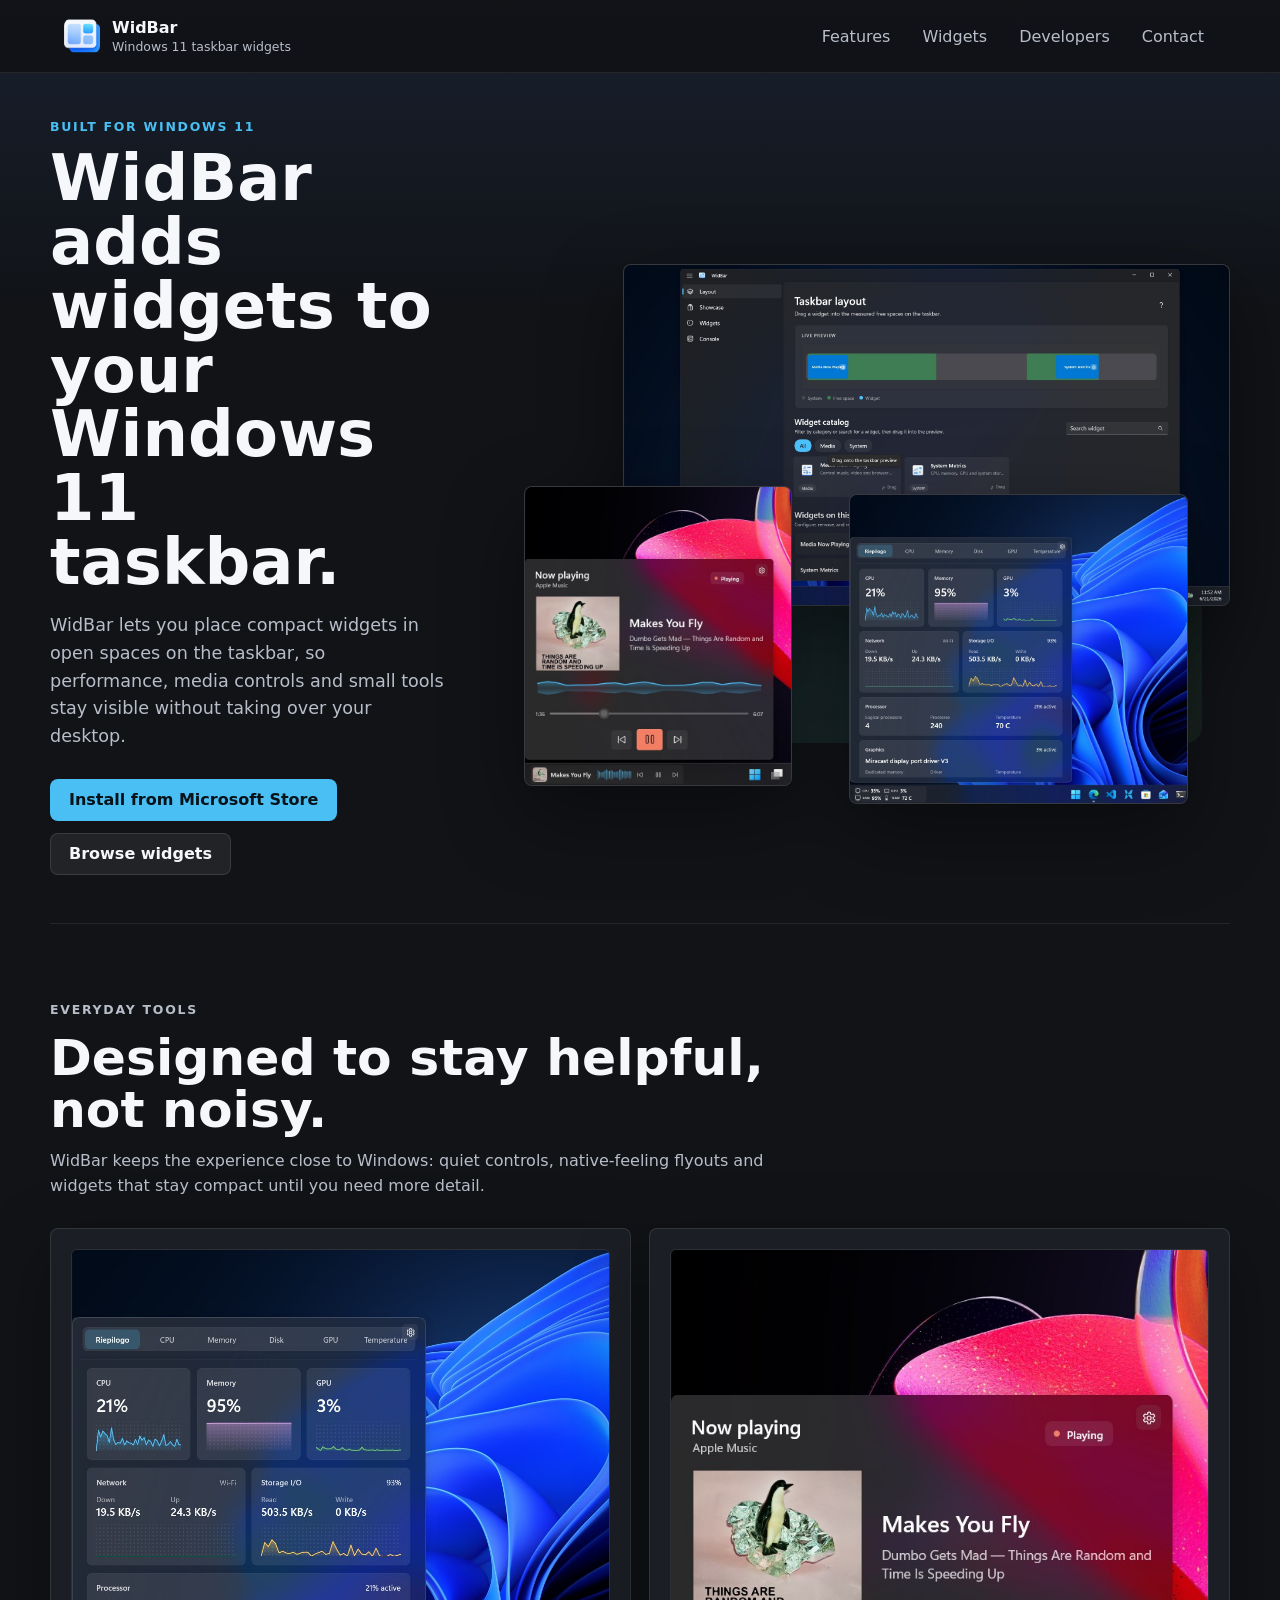
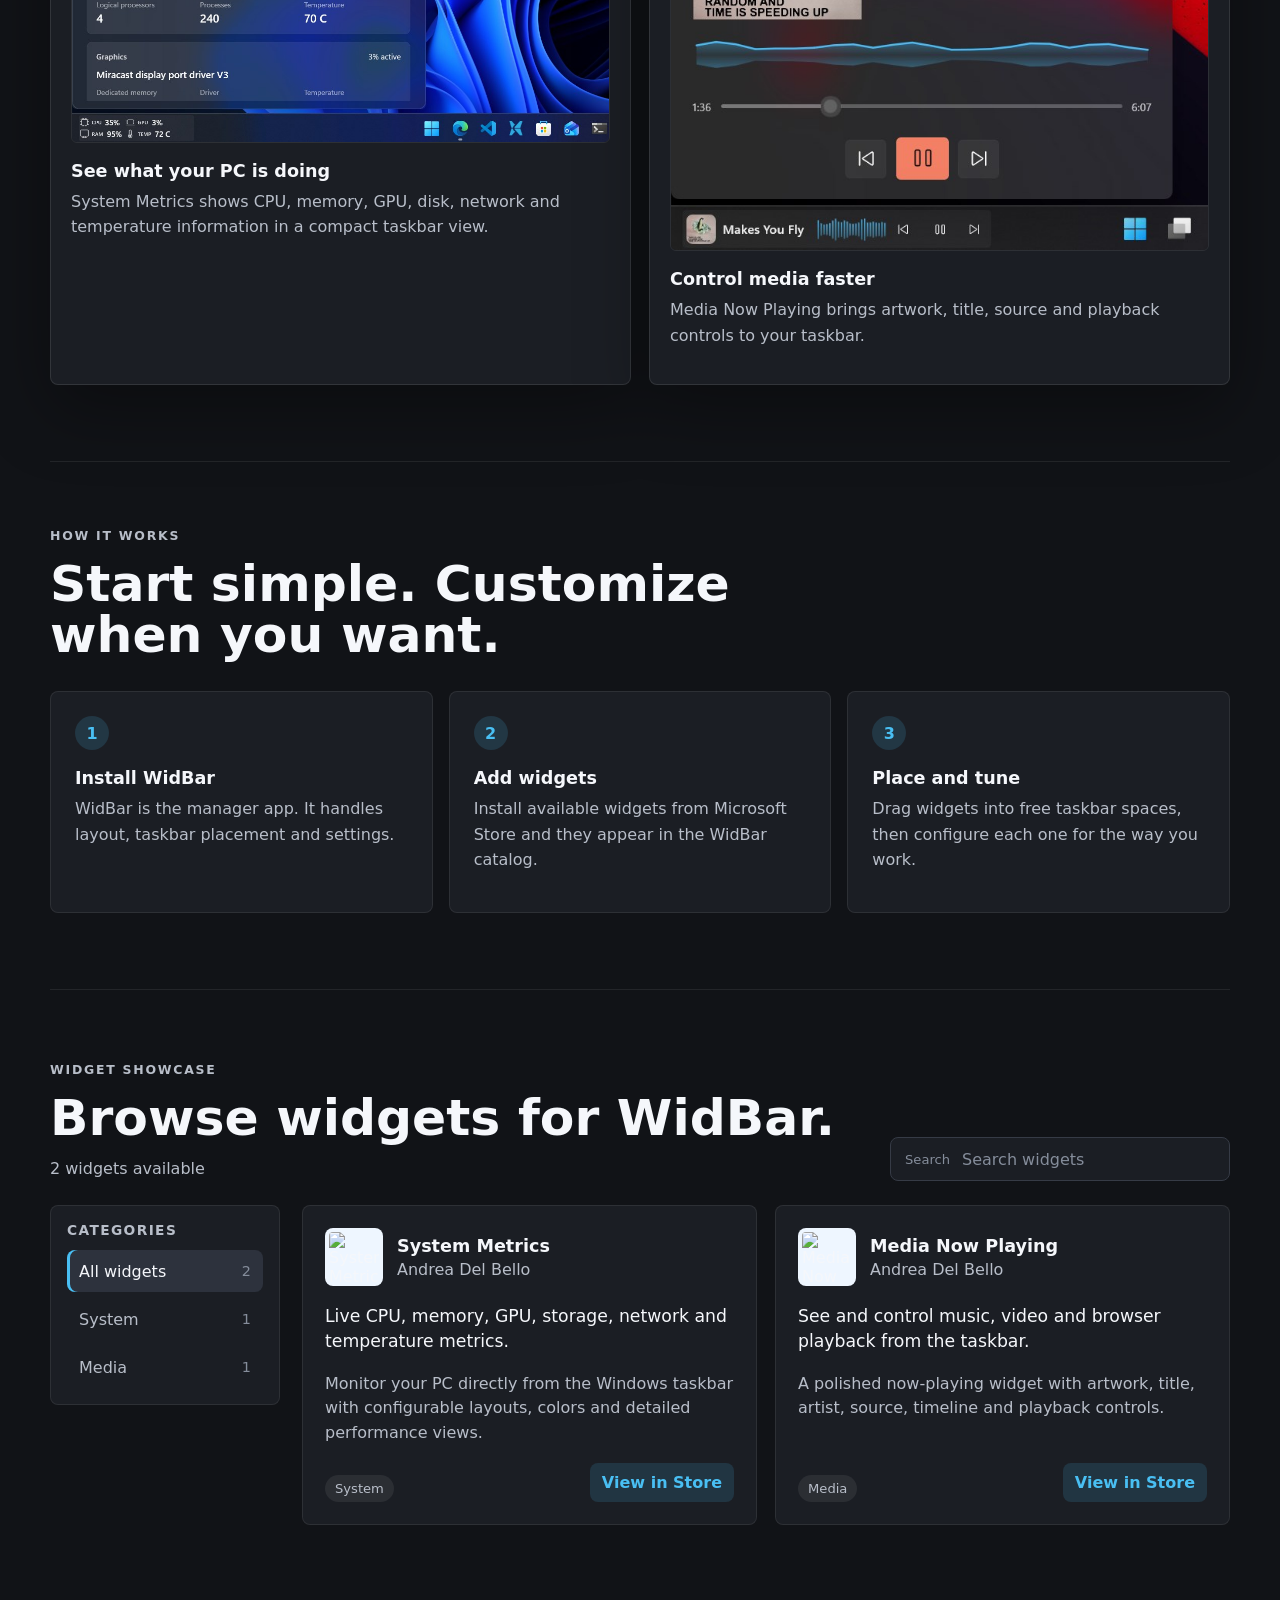
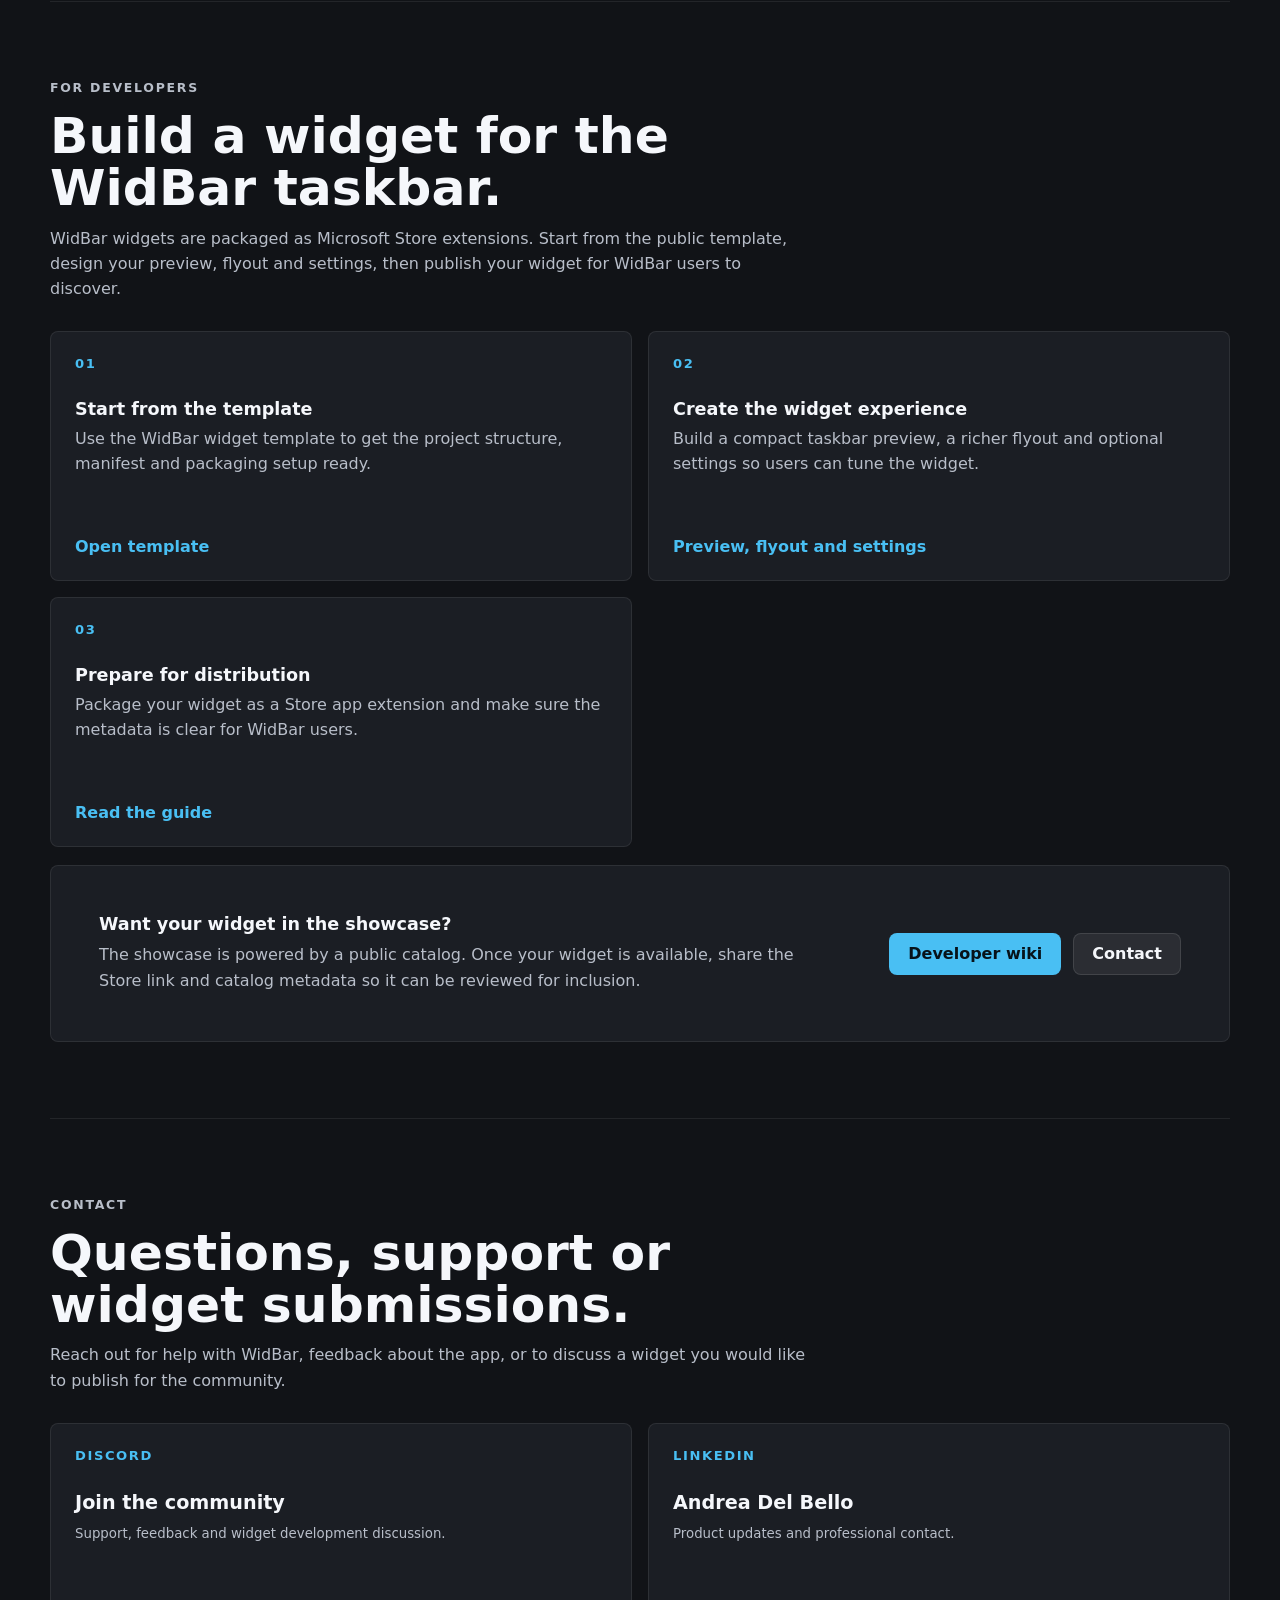
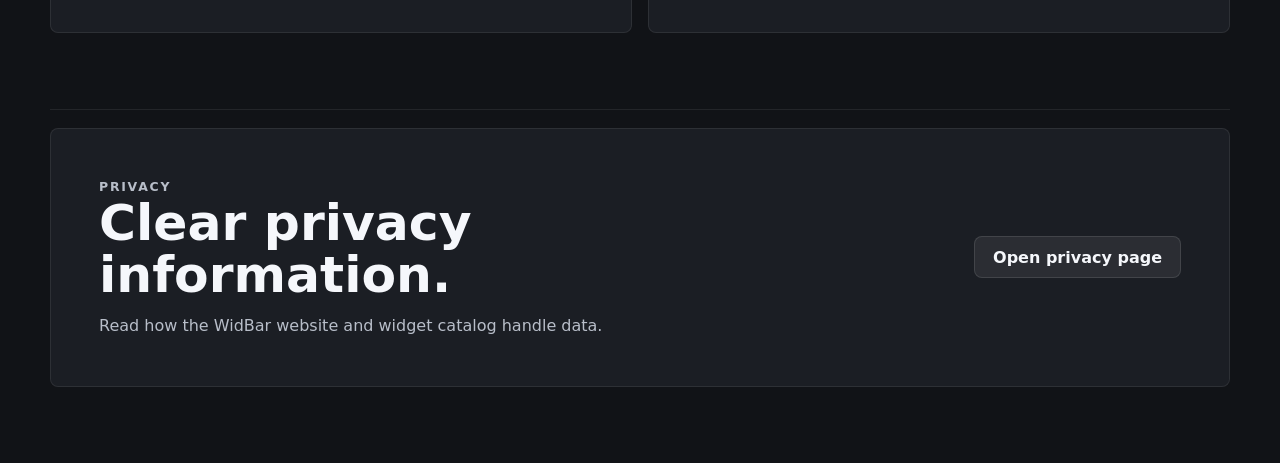
==== index.html @ 2c213d33 "Redesign WidBar showcase website" ====
<!doctype html>
<html lang="en">
<head>
  <meta charset="utf-8">
  <meta name="viewport" content="width=device-width, initial-scale=1">
  <meta name="color-scheme" content="dark">
  <title>WidBar - Windows taskbar widgets</title>
  <meta name="description" content="WidBar adds clean, customizable widgets to the Windows 11 taskbar. Browse available widgets and install them from Microsoft Store.">
  <link rel="icon" href="assets/widbar-logo.png">
  <link rel="stylesheet" href="styles.css">
</head>
<body>
  <header class="site-header">
    <a class="brand" href="https://apps.microsoft.com/detail/9pkldnm83tp9" aria-label="Download WidBar from Microsoft Store">
      <img class="brand-logo" src="assets/widbar-logo.png" alt="" aria-hidden="true">
      <span>
        <strong>WidBar</strong>
        <small>Windows 11 taskbar widgets</small>
      </span>
    </a>

    <nav class="top-nav" aria-label="Primary navigation">
      <a href="#features">Features</a>
      <a href="#showcase">Widgets</a>
      <a href="#developers">Developers</a>
      <a href="#contact">Contact</a>
    </nav>
  </header>

  <main>
    <section class="hero" id="overview">
      <div class="hero-copy">
        <p class="eyebrow">Built for Windows 11</p>
        <h1>WidBar adds widgets to your Windows 11 taskbar.</h1>
        <p class="hero-text">
          WidBar lets you place compact widgets in open spaces on the taskbar, so performance,
          media controls and small tools stay visible without taking over your desktop.
        </p>
        <div class="hero-actions">
          <a class="button button-primary" href="https://apps.microsoft.com/detail/9pkldnm83tp9">Install from Microsoft Store</a>
          <a class="button button-secondary" href="#showcase">Browse widgets</a>
        </div>
      </div>

      <figure class="hero-composition" aria-label="WidBar app and taskbar widgets">
        <img class="hero-layer hero-layer-main" src="assets/widbar-layout.png" alt="WidBar layout page showing widgets arranged on the Windows taskbar">
        <img class="hero-layer hero-layer-media" src="assets/media-flyout.png" alt="Media widget flyout with album artwork and playback controls">
        <img class="hero-layer hero-layer-metrics" src="assets/system-metrics-flyout.png" alt="System Metrics widget flyout with live performance graphs">
      </figure>
    </section>

    <section class="section" id="features">
      <div class="section-heading">
        <p class="eyebrow">Everyday tools</p>
        <h2>Designed to stay helpful, not noisy.</h2>
        <p>WidBar keeps the experience close to Windows: quiet controls, native-feeling flyouts and widgets that stay compact until you need more detail.</p>
      </div>

      <div class="feature-grid">
        <article class="feature-card">
          <img src="assets/system-metrics-flyout.png" alt="System Metrics widget flyout with CPU, memory, GPU and storage information">
          <h3>See what your PC is doing</h3>
          <p>System Metrics shows CPU, memory, GPU, disk, network and temperature information in a compact taskbar view.</p>
        </article>

        <article class="feature-card">
          <img src="assets/media-flyout.png" alt="Media widget flyout with artwork, timeline and playback controls">
          <h3>Control media faster</h3>
          <p>Media Now Playing brings artwork, title, source and playback controls to your taskbar.</p>
        </article>
      </div>
    </section>

    <section class="section workflow-section">
      <div class="section-heading">
        <p class="eyebrow">How it works</p>
        <h2>Start simple. Customize when you want.</h2>
      </div>

      <div class="workflow">
        <article>
          <span class="step-number">1</span>
          <h3>Install WidBar</h3>
          <p>WidBar is the manager app. It handles layout, taskbar placement and settings.</p>
        </article>
        <article>
          <span class="step-number">2</span>
          <h3>Add widgets</h3>
          <p>Install available widgets from Microsoft Store and they appear in the WidBar catalog.</p>
        </article>
        <article>
          <span class="step-number">3</span>
          <h3>Place and tune</h3>
          <p>Drag widgets into free taskbar spaces, then configure each one for the way you work.</p>
        </article>
      </div>
    </section>

    <section class="section showcase-section" id="showcase">
      <div class="showcase-heading">
        <div>
          <p class="eyebrow">Widget showcase</p>
          <h2>Browse widgets for WidBar.</h2>
          <p id="status">Loading the catalog...</p>
        </div>
        <label class="search">
          <span aria-hidden="true">Search</span>
          <input id="search" type="search" placeholder="Search widgets" autocomplete="off">
        </label>
      </div>

      <div class="catalog-layout">
        <aside class="category-panel" aria-label="Widget categories">
          <h3>Categories</h3>
          <div id="categoryFilters" class="category-list"></div>
        </aside>

        <div>
          <div id="widgets" class="widget-grid" aria-live="polite"></div>
        </div>
      </div>
    </section>

    <section class="section developer-section" id="developers">
      <div class="section-heading">
        <p class="eyebrow">For developers</p>
        <h2>Build a widget for the WidBar taskbar.</h2>
        <p>
          WidBar widgets are packaged as Microsoft Store extensions. Start from the public
          template, design your preview, flyout and settings, then publish your widget for
          WidBar users to discover.
        </p>
      </div>

      <div class="developer-grid">
        <article class="developer-card">
          <span class="developer-step">01</span>
          <h3>Start from the template</h3>
          <p>Use the WidBar widget template to get the project structure, manifest and packaging setup ready.</p>
          <a href="https://github.com/andelby/widbar-widget-template">Open template</a>
        </article>

        <article class="developer-card">
          <span class="developer-step">02</span>
          <h3>Create the widget experience</h3>
          <p>Build a compact taskbar preview, a richer flyout and optional settings so users can tune the widget.</p>
          <a href="https://github.com/andelby/widbar-widget-template/wiki/Preview-Flyout-Settings">Preview, flyout and settings</a>
        </article>

        <article class="developer-card">
          <span class="developer-step">03</span>
          <h3>Prepare for distribution</h3>
          <p>Package your widget as a Store app extension and make sure the metadata is clear for WidBar users.</p>
          <a href="https://github.com/andelby/widbar-widget-template/wiki">Read the guide</a>
        </article>
      </div>

      <div class="developer-panel">
        <div>
          <h3>Want your widget in the showcase?</h3>
          <p>
            The showcase is powered by a public catalog. Once your widget is available,
            share the Store link and catalog metadata so it can be reviewed for inclusion.
          </p>
        </div>
        <div class="developer-actions">
          <a class="button button-primary" href="https://github.com/andelby/widbar-widget-template/wiki">Developer wiki</a>
          <a class="button button-secondary" href="#contact">Contact</a>
        </div>
      </div>
    </section>

    <section class="section contact-section" id="contact">
      <div class="section-heading">
        <p class="eyebrow">Contact</p>
        <h2>Questions, support or widget submissions.</h2>
        <p>
          Reach out for help with WidBar, feedback about the app, or to discuss a widget
          you would like to publish for the community.
        </p>
      </div>

      <div class="contact-grid">
        <a class="contact-card" href="https://discord.com/invite/JxyNUmznt" aria-label="Join the WidBar Discord server">
          <span>Discord</span>
          <strong>Join the community</strong>
          <small>Support, feedback and widget development discussion.</small>
        </a>

        <a class="contact-card" href="https://www.linkedin.com/in/andreadelbello/" aria-label="Open LinkedIn profile">
          <span>LinkedIn</span>
          <strong>Andrea Del Bello</strong>
          <small>Product updates and professional contact.</small>
        </a>
      </div>
    </section>

    <section class="section privacy-teaser">
      <div class="privacy-panel">
        <div>
          <p class="eyebrow">Privacy</p>
          <h2>Clear privacy information.</h2>
          <p>Read how the WidBar website and widget catalog handle data.</p>
        </div>
        <a class="button button-secondary" href="privacy.html">Open privacy page</a>
      </div>
    </section>
  </main>

  <template id="widget-template">
    <article class="widget-card">
      <div class="widget-top">
        <img class="widget-icon" alt="">
        <div>
          <h3></h3>
          <p class="publisher"></p>
        </div>
      </div>
      <p class="summary"></p>
      <p class="description"></p>
      <div class="widget-bottom">
        <div class="tags"></div>
        <a class="store-link">View in Store</a>
      </div>
    </article>
  </template>

  <script src="app.js" defer></script>
</body>
</html>
---- styles.css ----
:root {
  color-scheme: dark;
  --bg: #111317;
  --panel: #1b1e24;
  --panel-2: #242831;
  --panel-3: #2d323d;
  --text: #f5f7fb;
  --muted: #b8bec9;
  --soft: #858d9b;
  --line: #363b46;
  --accent: #49bff3;
  --accent-2: #70d77a;
  --shadow: 0 24px 70px rgba(0, 0, 0, .34);
  font-family: "Segoe UI", system-ui, -apple-system, BlinkMacSystemFont, sans-serif;
}

* {
  box-sizing: border-box;
}

html {
  scroll-behavior: smooth;
}

body {
  margin: 0;
  min-height: 100vh;
  background: var(--bg);
  color: var(--text);
}

body::before {
  content: "";
  position: fixed;
  inset: 0;
  z-index: -1;
  background:
    linear-gradient(180deg, rgba(31, 44, 68, .52), rgba(17, 19, 23, .2) 34%, rgba(17, 19, 23, 1) 72%),
    #111317;
}

a {
  color: inherit;
  text-decoration: none;
}

img {
  display: block;
  max-width: 100%;
}

.site-header {
  position: sticky;
  top: 0;
  z-index: 10;
  display: flex;
  align-items: center;
  justify-content: space-between;
  gap: 24px;
  padding: 18px clamp(20px, 5vw, 72px);
  background: rgba(17, 19, 23, .94);
  border-bottom: 1px solid rgba(255, 255, 255, .08);
  transform: translateY(0);
  transition: transform .28s ease, background .18s ease, border-color .18s ease;
  will-change: transform;
}

.site-header.is-hidden {
  transform: translateY(-100%);
}

.brand {
  display: inline-flex;
  align-items: center;
  gap: 12px;
  min-width: max-content;
}

.brand-logo {
  width: 36px;
  height: 36px;
  object-fit: contain;
  border-radius: 8px;
}

.brand strong,
.brand small {
  display: block;
}

.brand strong {
  font-size: 1rem;
}

.brand small {
  margin-top: 2px;
  color: var(--muted);
  font-size: .78rem;
}

.top-nav {
  display: flex;
  align-items: center;
  gap: 8px;
  color: var(--muted);
}

.top-nav a {
  border-radius: 8px;
  padding: 8px 12px;
}

.top-nav a:hover {
  background: rgba(255, 255, 255, .07);
  color: var(--text);
}

.button {
  display: inline-flex;
  align-items: center;
  justify-content: center;
  min-height: 42px;
  border: 1px solid transparent;
  border-radius: 8px;
  padding: 0 18px;
  font-weight: 650;
  transition: transform .16s ease, background .16s ease, border-color .16s ease;
}

.button:hover {
  transform: translateY(-1px);
}

.button-primary {
  background: var(--accent);
  color: #071219;
}

.button-secondary {
  background: rgba(255, 255, 255, .07);
  border-color: rgba(255, 255, 255, .11);
  color: var(--text);
}

main {
  width: min(1180px, calc(100% - 40px));
  margin: 0 auto;
}

.hero {
  display: grid;
  grid-template-columns: minmax(0, .72fr) minmax(520px, 1.28fr);
  align-items: center;
  gap: clamp(34px, 6vw, 86px);
  min-height: min(820px, calc(100vh - 60px));
  padding: 46px 0 48px;
}

.eyebrow {
  margin: 0 0 12px;
  color: var(--accent);
  font-size: .78rem;
  font-weight: 800;
  letter-spacing: .14em;
  text-transform: uppercase;
}

h1,
h2,
h3,
p {
  margin-top: 0;
}

h1 {
  margin-bottom: 18px;
  max-width: 700px;
  font-size: clamp(2.8rem, 5vw, 4.15rem);
  line-height: 1;
  letter-spacing: 0;
}

h2 {
  margin-bottom: 12px;
  font-size: clamp(2rem, 4vw, 3.15rem);
  line-height: 1.03;
  letter-spacing: 0;
}

h3 {
  margin-bottom: 8px;
  font-size: 1.1rem;
}

.hero-text,
.section-heading p,
.showcase-heading p,
.workflow p,
.feature-card p {
  color: var(--muted);
  line-height: 1.58;
}

.hero-text {
  max-width: 620px;
  font-size: 1.1rem;
}

.hero-actions {
  display: flex;
  flex-wrap: wrap;
  gap: 12px;
  margin-top: 28px;
}

.feature-card {
  border: 1px solid rgba(255, 255, 255, .1);
  border-radius: 8px;
  background: var(--panel);
  box-shadow: var(--shadow);
  overflow: hidden;
}

.hero-composition {
  position: relative;
  min-height: clamp(520px, 48vw, 660px);
  margin: 0;
  isolation: isolate;
}

.hero-composition::before {
  content: "";
  position: absolute;
  inset: 15% 4% 10% 16%;
  z-index: -1;
  border-radius: 16px;
  background: linear-gradient(135deg, rgba(73, 191, 243, .2), rgba(112, 215, 122, .12));
  opacity: .7;
}

.hero-layer {
  position: absolute;
  border: 1px solid rgba(255, 255, 255, .12);
  border-radius: 8px;
  background: var(--panel);
  box-shadow: 0 28px 80px rgba(0, 0, 0, .42);
}

.hero-layer-main {
  top: 12%;
  right: 0;
  width: 86%;
  z-index: 2;
}

.hero-layer-media {
  left: 0;
  bottom: 3%;
  width: 38%;
  z-index: 4;
}

.hero-layer-metrics {
  right: 6%;
  bottom: 0;
  width: 48%;
  z-index: 3;
}

.section {
  padding: 76px 0;
  border-top: 1px solid rgba(255, 255, 255, .08);
}

.section-heading {
  max-width: 760px;
  margin-bottom: 30px;
}

.feature-grid {
  display: grid;
  grid-template-columns: repeat(2, minmax(0, 1fr));
  gap: 18px;
}

.feature-card {
  padding: 20px;
}

.feature-card > img {
  width: 100%;
  border-radius: 6px;
  border: 1px solid rgba(255, 255, 255, .08);
  margin-bottom: 18px;
}

.workflow-section {
  padding-top: 64px;
}

.workflow {
  display: grid;
  grid-template-columns: repeat(3, 1fr);
  gap: 16px;
}

.workflow article {
  padding: 24px;
  border: 1px solid rgba(255, 255, 255, .08);
  border-radius: 8px;
  background: var(--panel);
}

.step-number {
  display: grid;
  width: 34px;
  height: 34px;
  place-items: center;
  margin-bottom: 18px;
  border-radius: 50%;
  background: rgba(73, 191, 243, .15);
  color: var(--accent);
  font-weight: 800;
}

.showcase-section {
  padding-top: 70px;
}

.showcase-heading {
  display: flex;
  align-items: end;
  justify-content: space-between;
  gap: 24px;
  margin-bottom: 24px;
}

#status {
  margin-bottom: 0;
}

.search {
  display: flex;
  align-items: center;
  gap: 10px;
  width: min(100%, 340px);
  min-height: 44px;
  padding: 0 14px;
  border: 1px solid var(--line);
  border-radius: 8px;
  background: var(--panel);
  color: var(--soft);
}

.search span {
  font-size: .82rem;
}

.search input {
  width: 100%;
  border: 0;
  outline: 0;
  background: transparent;
  color: var(--text);
  font: inherit;
}

.search input::placeholder {
  color: var(--soft);
}

.catalog-layout {
  display: grid;
  grid-template-columns: 230px minmax(0, 1fr);
  gap: 22px;
}

.category-panel {
  align-self: start;
  position: sticky;
  top: 96px;
  padding: 16px;
  border: 1px solid rgba(255, 255, 255, .08);
  border-radius: 8px;
  background: var(--panel);
}

.category-panel h3 {
  margin-bottom: 12px;
  color: var(--muted);
  font-size: .86rem;
  letter-spacing: .1em;
  text-transform: uppercase;
}

.category-list {
  display: grid;
  gap: 6px;
}

.category-button {
  display: flex;
  align-items: center;
  justify-content: space-between;
  width: 100%;
  min-height: 42px;
  border: 0;
  border-radius: 8px;
  padding: 0 12px;
  background: transparent;
  color: var(--muted);
  font: inherit;
  text-align: left;
  cursor: pointer;
}

.category-button:hover,
.category-button.is-active {
  background: var(--panel-3);
  color: var(--text);
}

.category-button.is-active {
  box-shadow: inset 3px 0 0 var(--accent);
}

.category-count {
  color: var(--soft);
  font-size: .9rem;
}

.widget-grid {
  display: grid;
  grid-template-columns: repeat(2, minmax(0, 1fr));
  gap: 18px;
}

.widget-card {
  display: flex;
  min-height: 290px;
  flex-direction: column;
  gap: 18px;
  padding: 22px;
  border: 1px solid rgba(255, 255, 255, .08);
  border-radius: 8px;
  background: var(--panel);
  transition: transform .18s ease, border-color .18s ease, background .18s ease;
}

.widget-card:hover {
  transform: translateY(-2px);
  border-color: rgba(73, 191, 243, .5);
  background: var(--panel-2);
}

.widget-top {
  display: flex;
  align-items: center;
  gap: 14px;
}

.widget-icon {
  width: 58px;
  height: 58px;
  object-fit: contain;
  border-radius: 8px;
  background: #eef6ff;
  padding: 4px;
}

.widget-top h3 {
  margin-bottom: 4px;
}

.publisher,
.summary,
.description {
  color: var(--muted);
}

.publisher,
.description {
  margin-bottom: 0;
}

.summary {
  margin-bottom: 0;
  color: var(--text);
  font-size: 1.08rem;
  line-height: 1.45;
}

.description {
  line-height: 1.52;
}

.widget-bottom {
  display: flex;
  align-items: end;
  justify-content: space-between;
  gap: 18px;
  margin-top: auto;
}

.tags {
  display: flex;
  flex-wrap: wrap;
  gap: 6px;
}

.tags span {
  border-radius: 999px;
  padding: 6px 10px;
  background: rgba(255, 255, 255, .07);
  color: var(--muted);
  font-size: .82rem;
}

.store-link {
  min-width: max-content;
  border-radius: 8px;
  padding: 10px 12px;
  background: rgba(73, 191, 243, .14);
  color: var(--accent);
  font-weight: 700;
}

.store-link:hover {
  background: var(--accent);
  color: #06151f;
}

.empty-state {
  grid-column: 1 / -1;
  min-height: 190px;
  display: grid;
  place-items: center;
  padding: 34px;
  border: 1px dashed var(--line);
  border-radius: 8px;
  color: var(--muted);
  text-align: center;
}

.developer-grid,
.contact-grid {
  display: grid;
  grid-template-columns: repeat(2, minmax(0, 1fr));
  gap: 16px;
}

.developer-card,
.contact-card {
  display: flex;
  min-height: 250px;
  flex-direction: column;
  padding: 24px;
  border: 1px solid rgba(255, 255, 255, .08);
  border-radius: 8px;
  background: var(--panel);
}

.developer-step,
.contact-card span {
  margin-bottom: 28px;
  color: var(--accent);
  font-size: .82rem;
  font-weight: 800;
  letter-spacing: .12em;
  text-transform: uppercase;
}

.developer-card p,
.contact-card small {
  color: var(--muted);
  line-height: 1.55;
}

.developer-card p {
  margin-bottom: 24px;
}

.developer-card a {
  margin-top: auto;
  color: var(--accent);
  font-weight: 700;
}

.developer-card a:hover,
.contact-card:hover strong {
  color: var(--accent);
}

.developer-panel,
.privacy-panel {
  display: flex;
  align-items: center;
  justify-content: space-between;
  gap: 32px;
  margin-top: 18px;
  padding: clamp(28px, 5vw, 48px);
  border: 1px solid rgba(255, 255, 255, .08);
  border-radius: 8px;
  background: var(--panel);
}

.developer-panel > div:first-child,
.privacy-panel > div:first-child {
  max-width: 720px;
}

.developer-panel p,
.privacy-panel p {
  margin-bottom: 0;
  color: var(--muted);
  line-height: 1.58;
}

.developer-actions {
  display: flex;
  flex-wrap: wrap;
  justify-content: flex-end;
  gap: 12px;
}

.contact-card {
  min-height: 210px;
  color: var(--text);
}

.contact-card strong,
.contact-card small {
  display: block;
}

.contact-card strong {
  margin-bottom: 10px;
  font-size: 1.2rem;
}

.privacy-teaser {
  padding-top: 0;
}

.privacy-page {
  max-width: 920px;
  padding: 76px 0;
}

.privacy-page h1 {
  max-width: 820px;
}

.privacy-content {
  display: grid;
  gap: 16px;
  margin-top: 36px;
}

.privacy-content article {
  padding: 24px;
  border: 1px solid rgba(255, 255, 255, .08);
  border-radius: 8px;
  background: var(--panel);
}

.privacy-content h2 {
  margin-bottom: 10px;
  font-size: 1.35rem;
}

.privacy-content p {
  margin-bottom: 0;
  color: var(--muted);
  line-height: 1.6;
}

@media (max-width: 1180px) {
  .site-header {
    position: static;
    align-items: flex-start;
    flex-direction: column;
    gap: 14px;
    padding: 16px 20px;
  }

  .brand-logo {
    width: 32px;
    height: 32px;
  }

  .brand small {
    font-size: .72rem;
  }

  .top-nav {
    display: flex;
    width: 100%;
    gap: 4px;
    overflow-x: auto;
    padding-bottom: 2px;
    scrollbar-width: none;
  }

  .top-nav::-webkit-scrollbar {
    display: none;
  }

  .top-nav a {
    flex: 0 0 auto;
    padding: 7px 10px;
    font-size: .92rem;
  }

  .hero {
    grid-template-columns: 1fr;
    min-height: auto;
    padding-top: 42px;
  }

  .hero-composition {
    min-height: auto;
    display: grid;
    gap: 14px;
  }

  .hero-composition::before {
    display: none;
  }

  .hero-layer {
    position: static;
    width: 100%;
  }

  .hero-layer-media,
  .hero-layer-metrics {
    display: none;
  }

  .workflow {
    grid-template-columns: 1fr;
  }

  .developer-grid,
  .contact-grid {
    grid-template-columns: 1fr;
  }

  .developer-panel,
  .privacy-panel {
    align-items: flex-start;
    flex-direction: column;
  }

  .developer-actions {
    justify-content: flex-start;
  }

  .showcase-heading {
    align-items: stretch;
    flex-direction: column;
  }

  .search {
    width: 100%;
  }

  .catalog-layout {
    grid-template-columns: 1fr;
  }

  .category-panel {
    position: static;
  }

  .category-list {
    display: flex;
    flex-wrap: wrap;
  }

  .category-button {
    width: auto;
  }
}

@media (max-width: 720px) {
  main {
    width: min(100% - 32px, 1180px);
  }

  h1 {
    font-size: clamp(2.25rem, 10vw, 3rem);
  }

  .widget-grid {
    grid-template-columns: 1fr;
  }

  .widget-bottom,
  .developer-actions {
    align-items: stretch;
    flex-direction: column;
  }
}
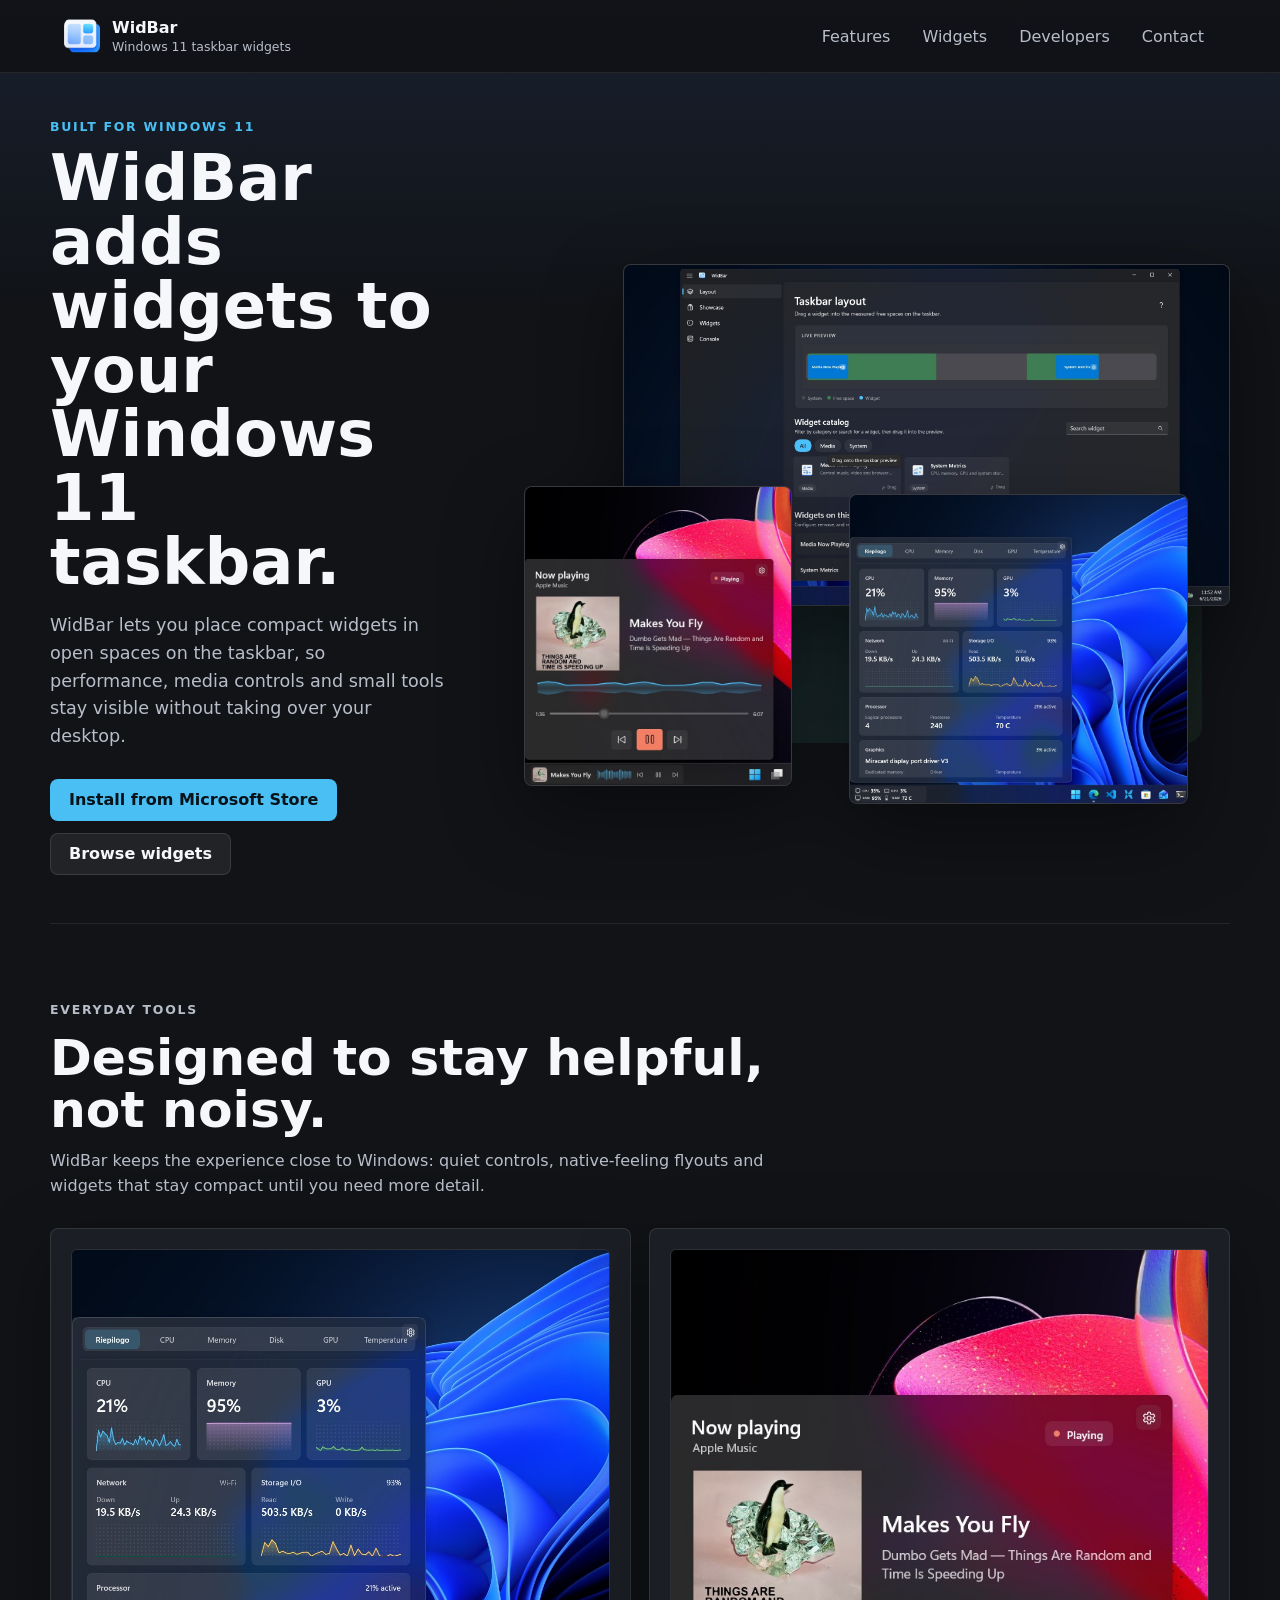
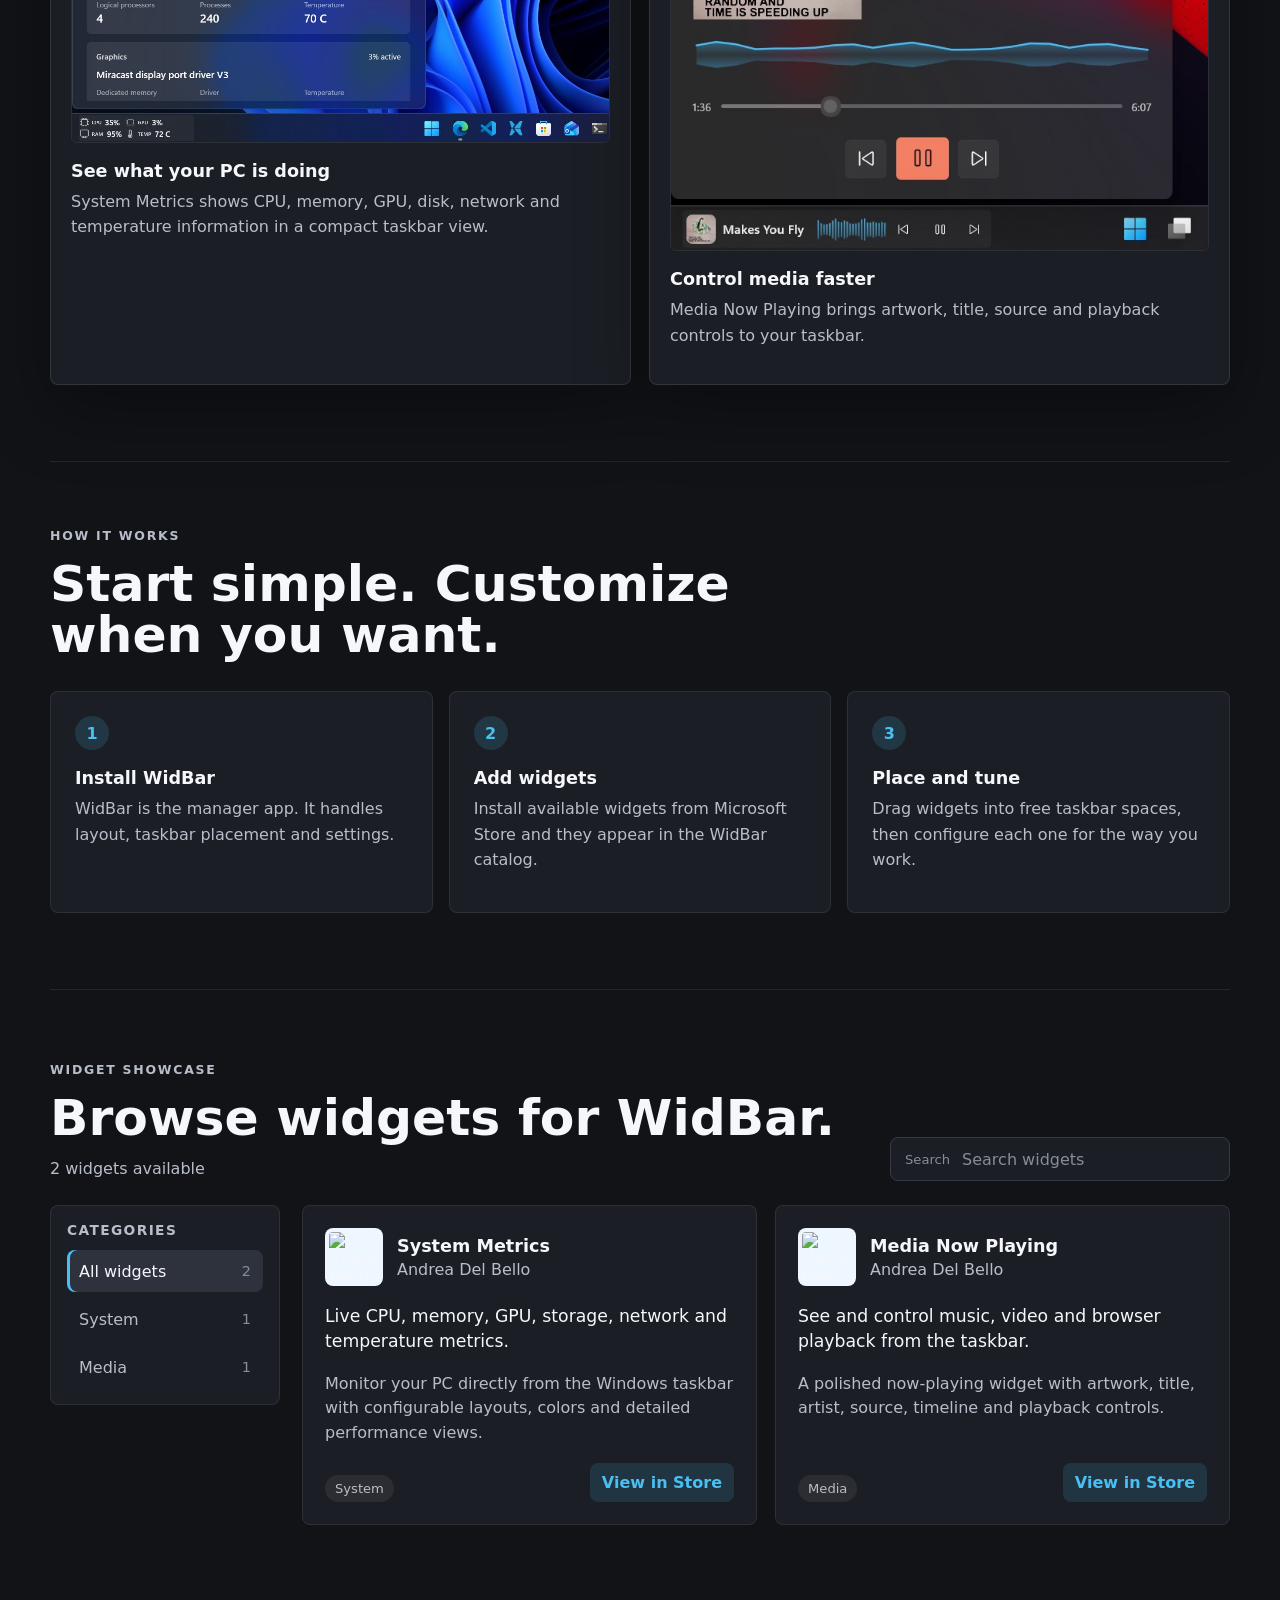
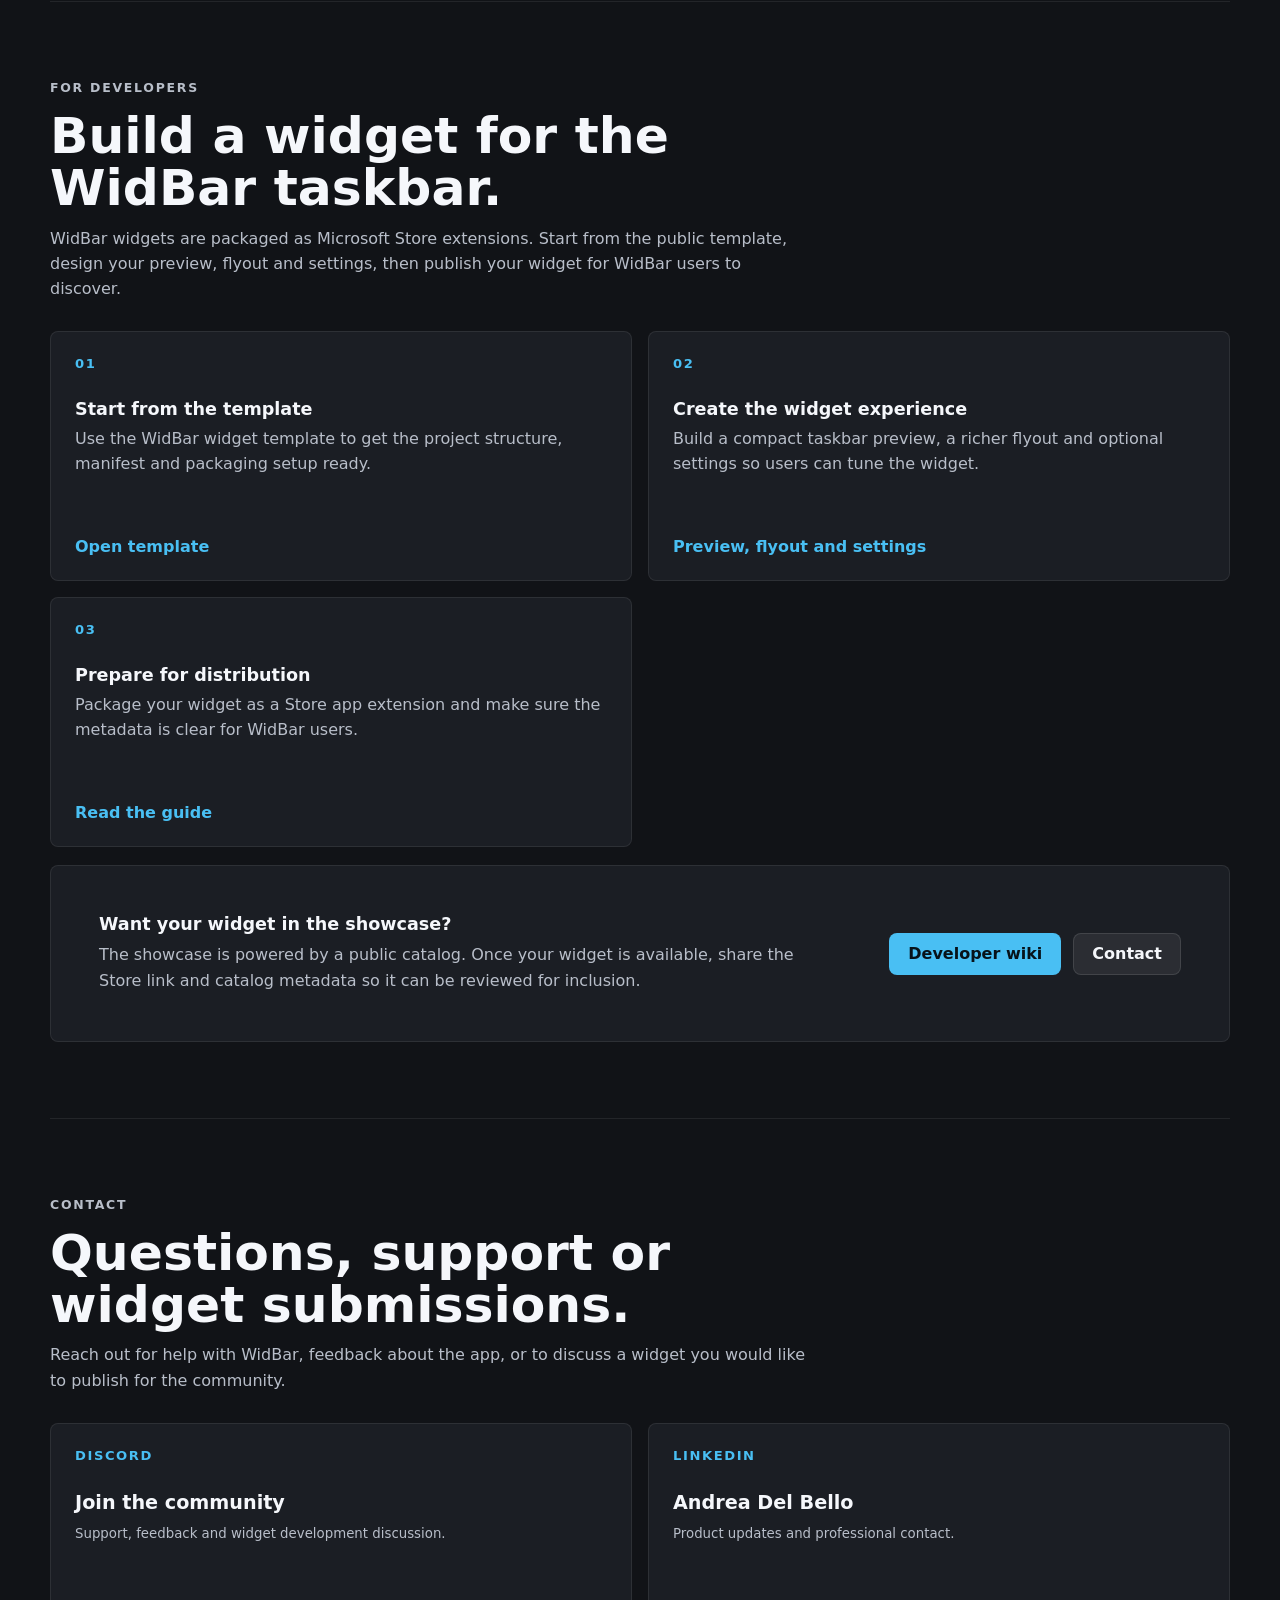
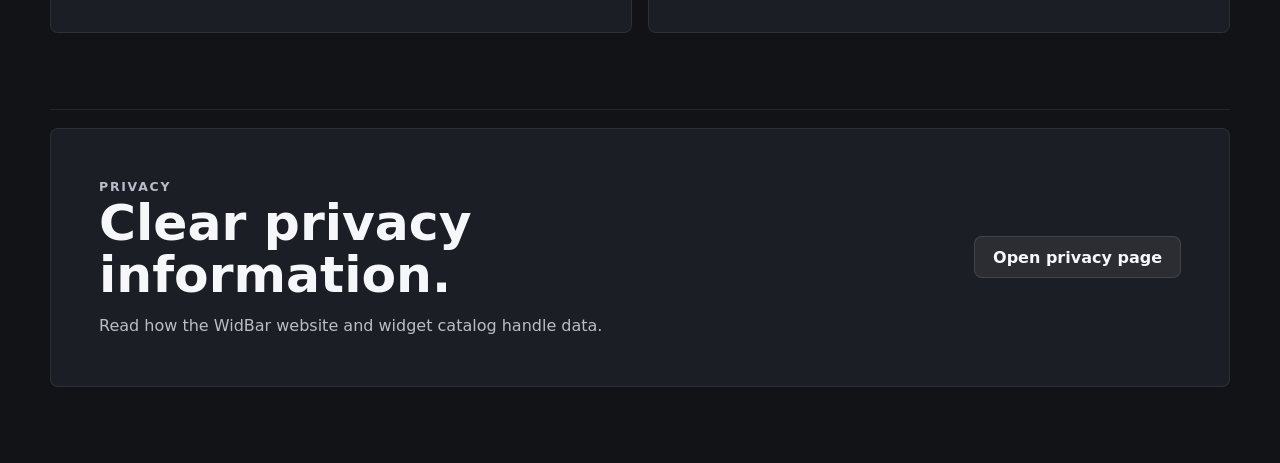
==== commit 7e0cc729: "Added animations updated css" ====
--- a/index.html
+++ b/index.html
@@ -207,6 +207,15 @@
     </section>
   </main>
 
+  <div class="image-lightbox" id="imageLightbox" hidden>
+    <button class="image-lightbox-backdrop" type="button" aria-label="Close enlarged image"></button>
+    <figure class="image-lightbox-panel" role="dialog" aria-modal="true" aria-label="Enlarged screenshot">
+      <button class="image-lightbox-close" type="button" aria-label="Close enlarged image">Close</button>
+      <img alt="">
+      <figcaption></figcaption>
+    </figure>
+  </div>
+
   <template id="widget-template">
     <article class="widget-card">
       <div class="widget-top">
--- a/styles.css
+++ b/styles.css
@@ -29,6 +29,10 @@
   color: var(--text);
 }
 
+body.is-lightbox-open {
+  overflow: hidden;
+}
+
 body::before {
   content: "";
   position: fixed;
@@ -244,6 +248,7 @@
   border-radius: 8px;
   background: var(--panel);
   box-shadow: 0 28px 80px rgba(0, 0, 0, .42);
+  transition: transform .28s ease, border-color .28s ease, box-shadow .28s ease;
 }
 
 .hero-layer-main {
@@ -258,6 +263,7 @@
   bottom: 3%;
   width: 38%;
   z-index: 4;
+  animation: heroFloat 7s ease-in-out infinite;
 }
 
 .hero-layer-metrics {
@@ -265,6 +271,41 @@
   bottom: 0;
   width: 48%;
   z-index: 3;
+  animation: heroFloatAlt 8s ease-in-out infinite;
+}
+
+.hero-composition:hover .hero-layer-main {
+  transform: translateY(-4px);
+}
+
+.hero-composition:hover .hero-layer-media {
+  transform: translateY(-6px) rotate(-.3deg);
+}
+
+.hero-composition:hover .hero-layer-metrics {
+  transform: translateY(4px) rotate(.3deg);
+}
+
+@keyframes heroFloat {
+  0%,
+  100% {
+    translate: 0 0;
+  }
+
+  50% {
+    translate: 0 -10px;
+  }
+}
+
+@keyframes heroFloatAlt {
+  0%,
+  100% {
+    translate: 0 0;
+  }
+
+  50% {
+    translate: 0 8px;
+  }
 }
 
 .section {
@@ -292,6 +333,23 @@
   border-radius: 6px;
   border: 1px solid rgba(255, 255, 255, .08);
   margin-bottom: 18px;
+  transition: transform .22s ease, border-color .22s ease, opacity .22s ease;
+}
+
+.is-zoomable {
+  cursor: zoom-in;
+}
+
+.is-zoomable:hover,
+.is-zoomable:focus-visible {
+  border-color: rgba(73, 191, 243, .62);
+  opacity: .96;
+  outline: none;
+}
+
+.feature-card > .is-zoomable:hover,
+.feature-card > .is-zoomable:focus-visible {
+  transform: scale(1.012);
 }
 
 .workflow-section {
@@ -542,6 +600,107 @@
   text-align: center;
 }
 
+.js .reveal {
+  opacity: 0;
+  transform: translateY(22px);
+  transition: opacity .62s ease, transform .62s ease;
+}
+
+.js .reveal.is-visible {
+  opacity: 1;
+  transform: translateY(0);
+}
+
+.image-lightbox[hidden] {
+  display: none;
+}
+
+.image-lightbox {
+  position: fixed;
+  inset: 0;
+  z-index: 100;
+  display: grid;
+  place-items: center;
+  padding: clamp(18px, 5vw, 56px);
+  animation: lightboxFade .16s ease both;
+}
+
+.image-lightbox-backdrop {
+  position: absolute;
+  inset: 0;
+  border: 0;
+  background: rgba(5, 7, 11, .82);
+  cursor: zoom-out;
+}
+
+.image-lightbox-panel {
+  position: relative;
+  display: grid;
+  gap: 12px;
+  width: min(1180px, 96vw);
+  max-height: 90vh;
+  margin: 0;
+  animation: lightboxLift .2s ease both;
+}
+
+.image-lightbox-panel img {
+  width: 100%;
+  max-height: 78vh;
+  object-fit: contain;
+  border: 1px solid rgba(255, 255, 255, .16);
+  border-radius: 8px;
+  background: var(--panel);
+  box-shadow: 0 32px 90px rgba(0, 0, 0, .55);
+}
+
+.image-lightbox-panel figcaption {
+  color: var(--muted);
+  font-size: .92rem;
+  line-height: 1.45;
+  text-align: center;
+}
+
+.image-lightbox-close {
+  justify-self: end;
+  min-height: 38px;
+  border: 1px solid rgba(255, 255, 255, .13);
+  border-radius: 8px;
+  padding: 0 14px;
+  background: var(--panel-2);
+  color: var(--text);
+  font: inherit;
+  font-weight: 650;
+  cursor: pointer;
+}
+
+.image-lightbox-close:hover,
+.image-lightbox-close:focus-visible {
+  background: var(--panel-3);
+  outline: none;
+}
+
+@keyframes lightboxFade {
+  from {
+    opacity: 0;
+  }
+
+  to {
+    opacity: 1;
+  }
+}
+
+@keyframes lightboxLift {
+  from {
+    opacity: 0;
+    transform: translateY(12px) scale(.985);
+  }
+
+  to {
+    opacity: 1;
+    transform: translateY(0) scale(1);
+  }
+}
+
 .developer-grid,
 .contact-grid {
   display: grid;
@@ -803,3 +962,23 @@
     flex-direction: column;
   }
 }
+
+@media (prefers-reduced-motion: reduce) {
+  html {
+    scroll-behavior: auto;
+  }
+
+  *,
+  *::before,
+  *::after {
+    animation-duration: .01ms !important;
+    animation-iteration-count: 1 !important;
+    scroll-behavior: auto !important;
+    transition-duration: .01ms !important;
+  }
+
+  .js .reveal {
+    opacity: 1;
+    transform: none;
+  }
+}
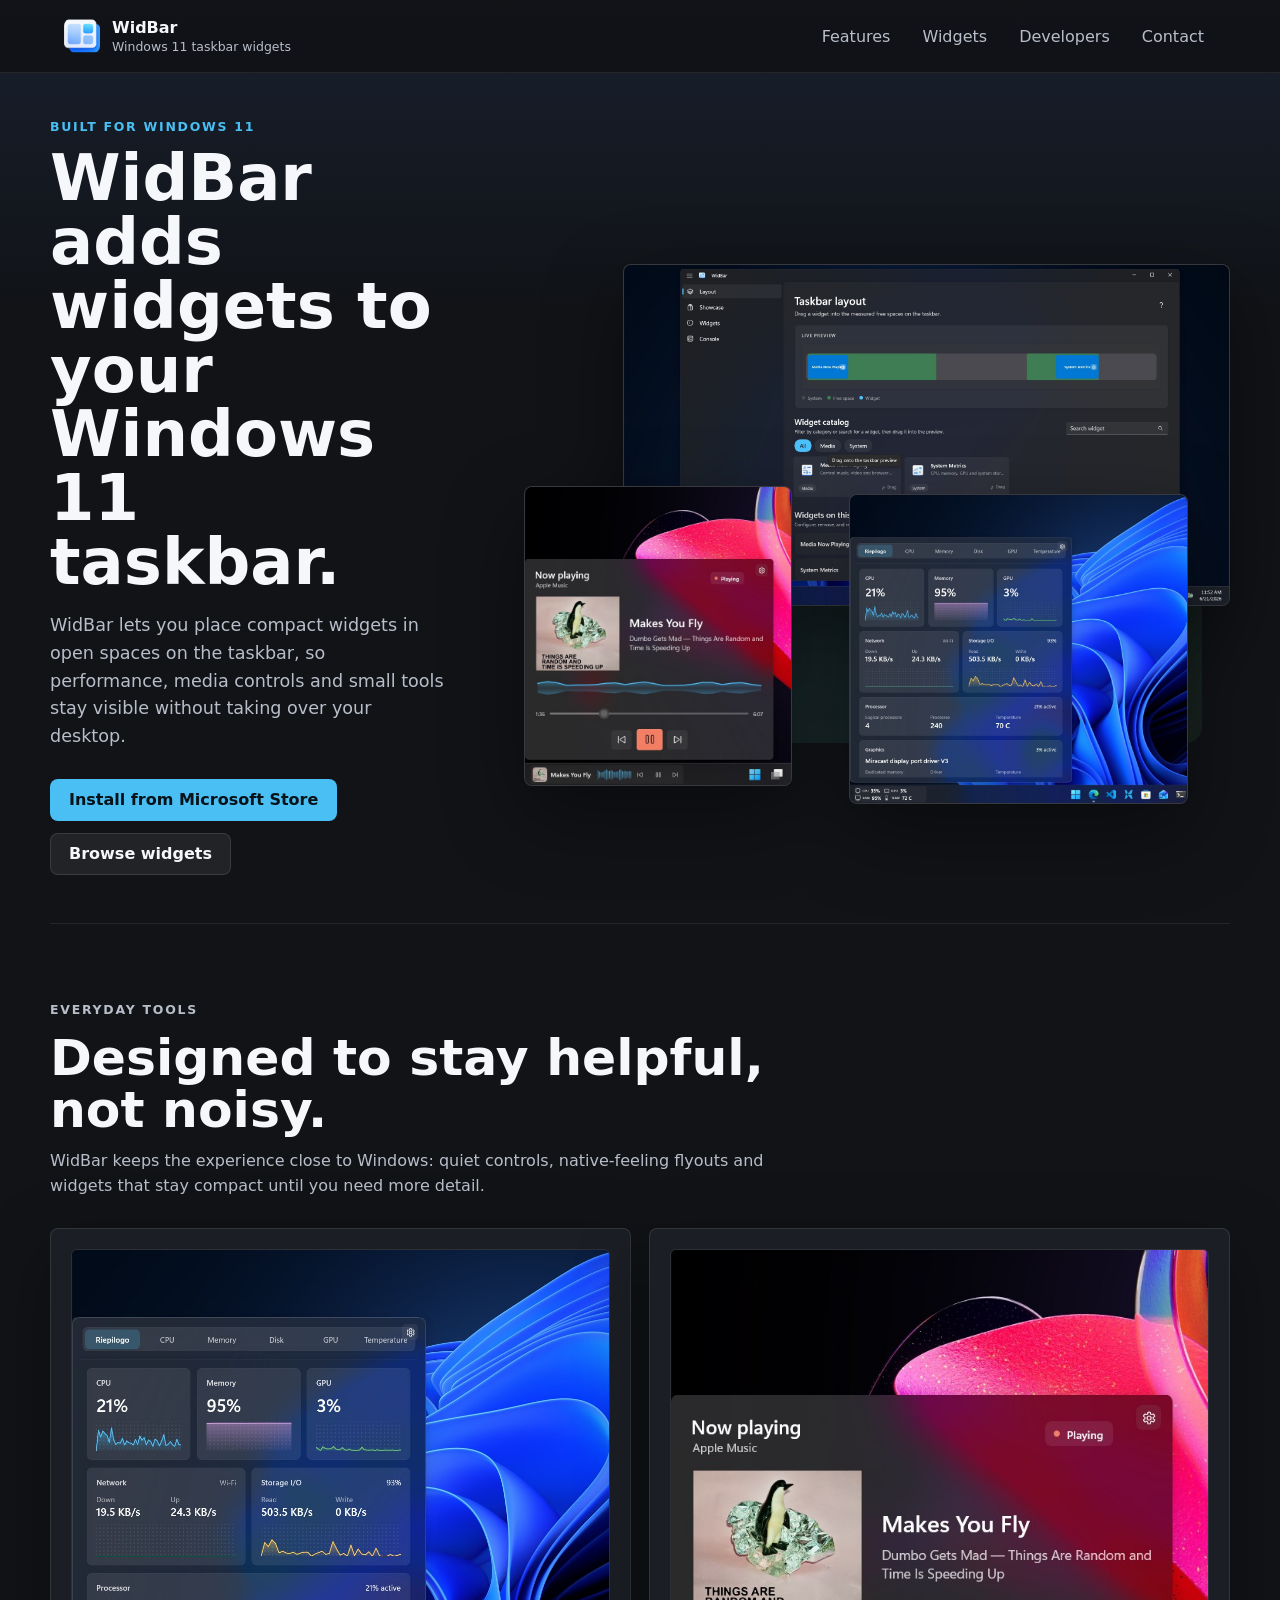
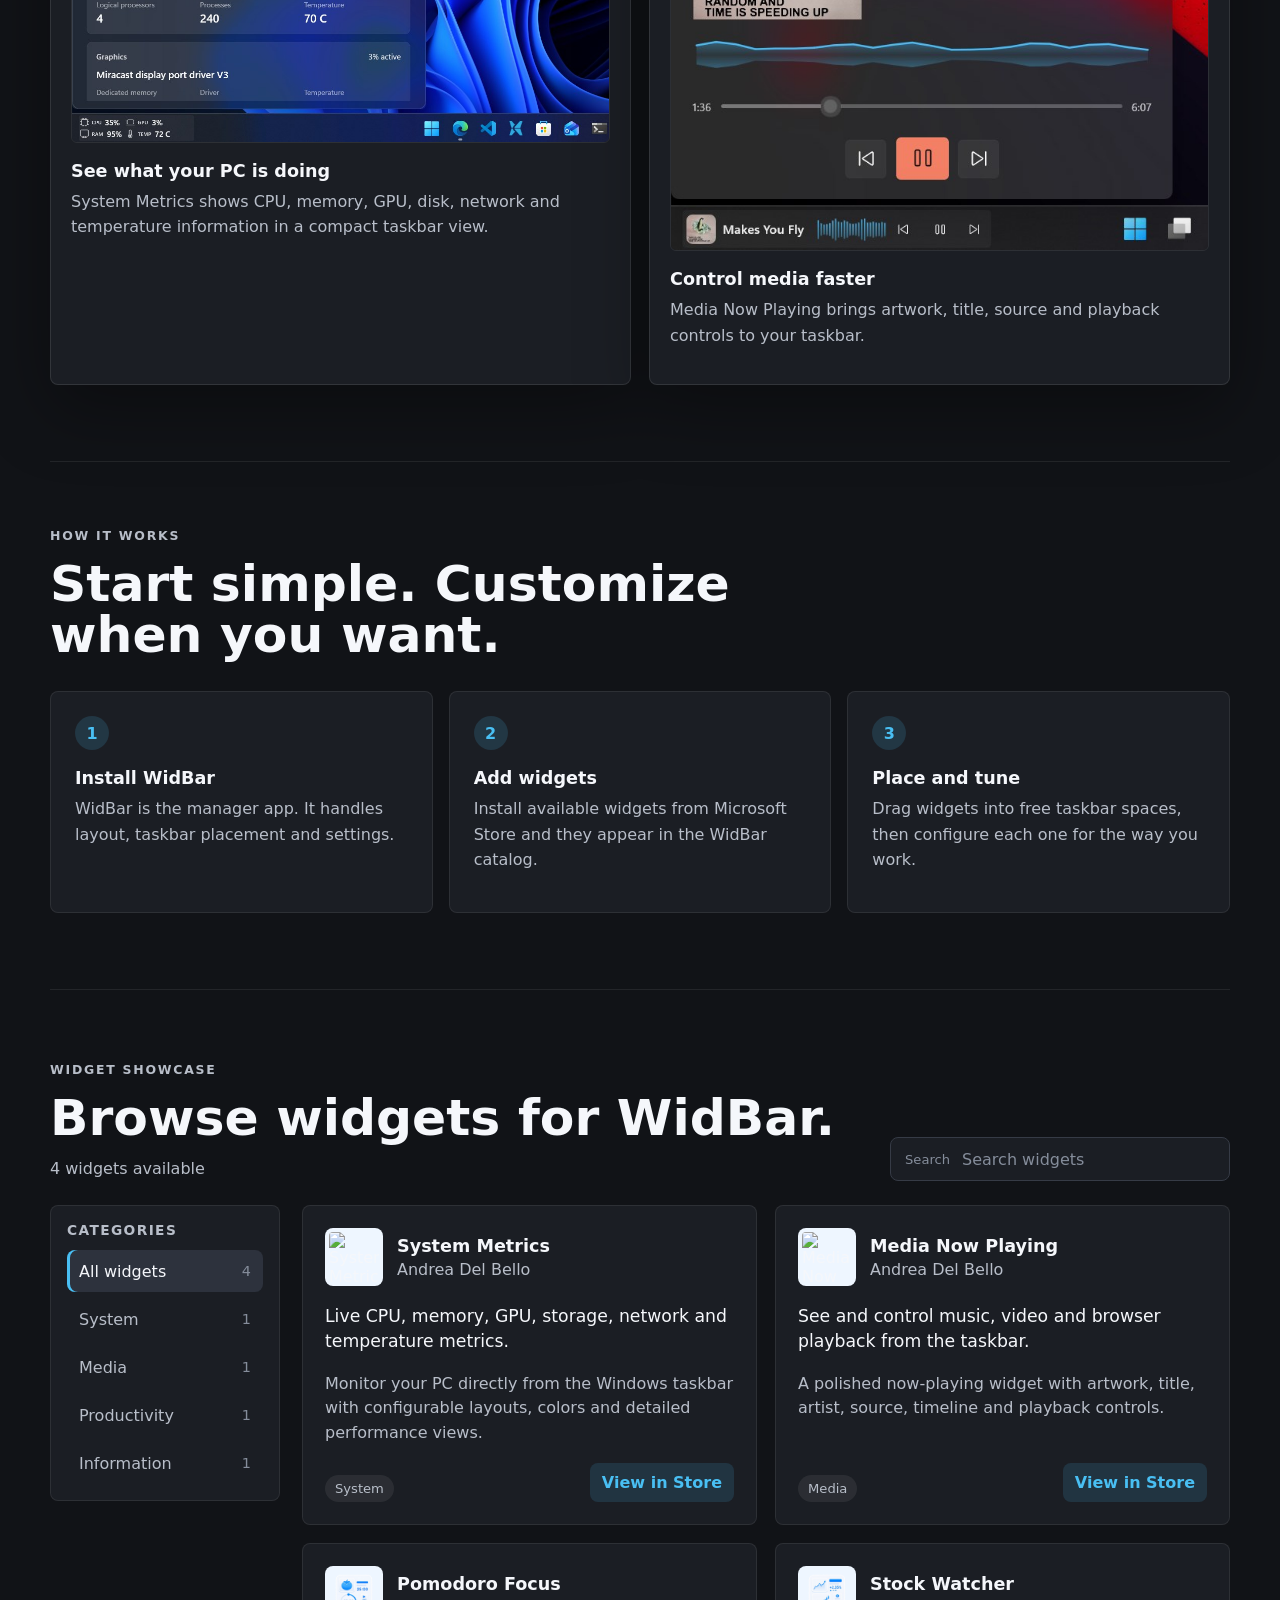
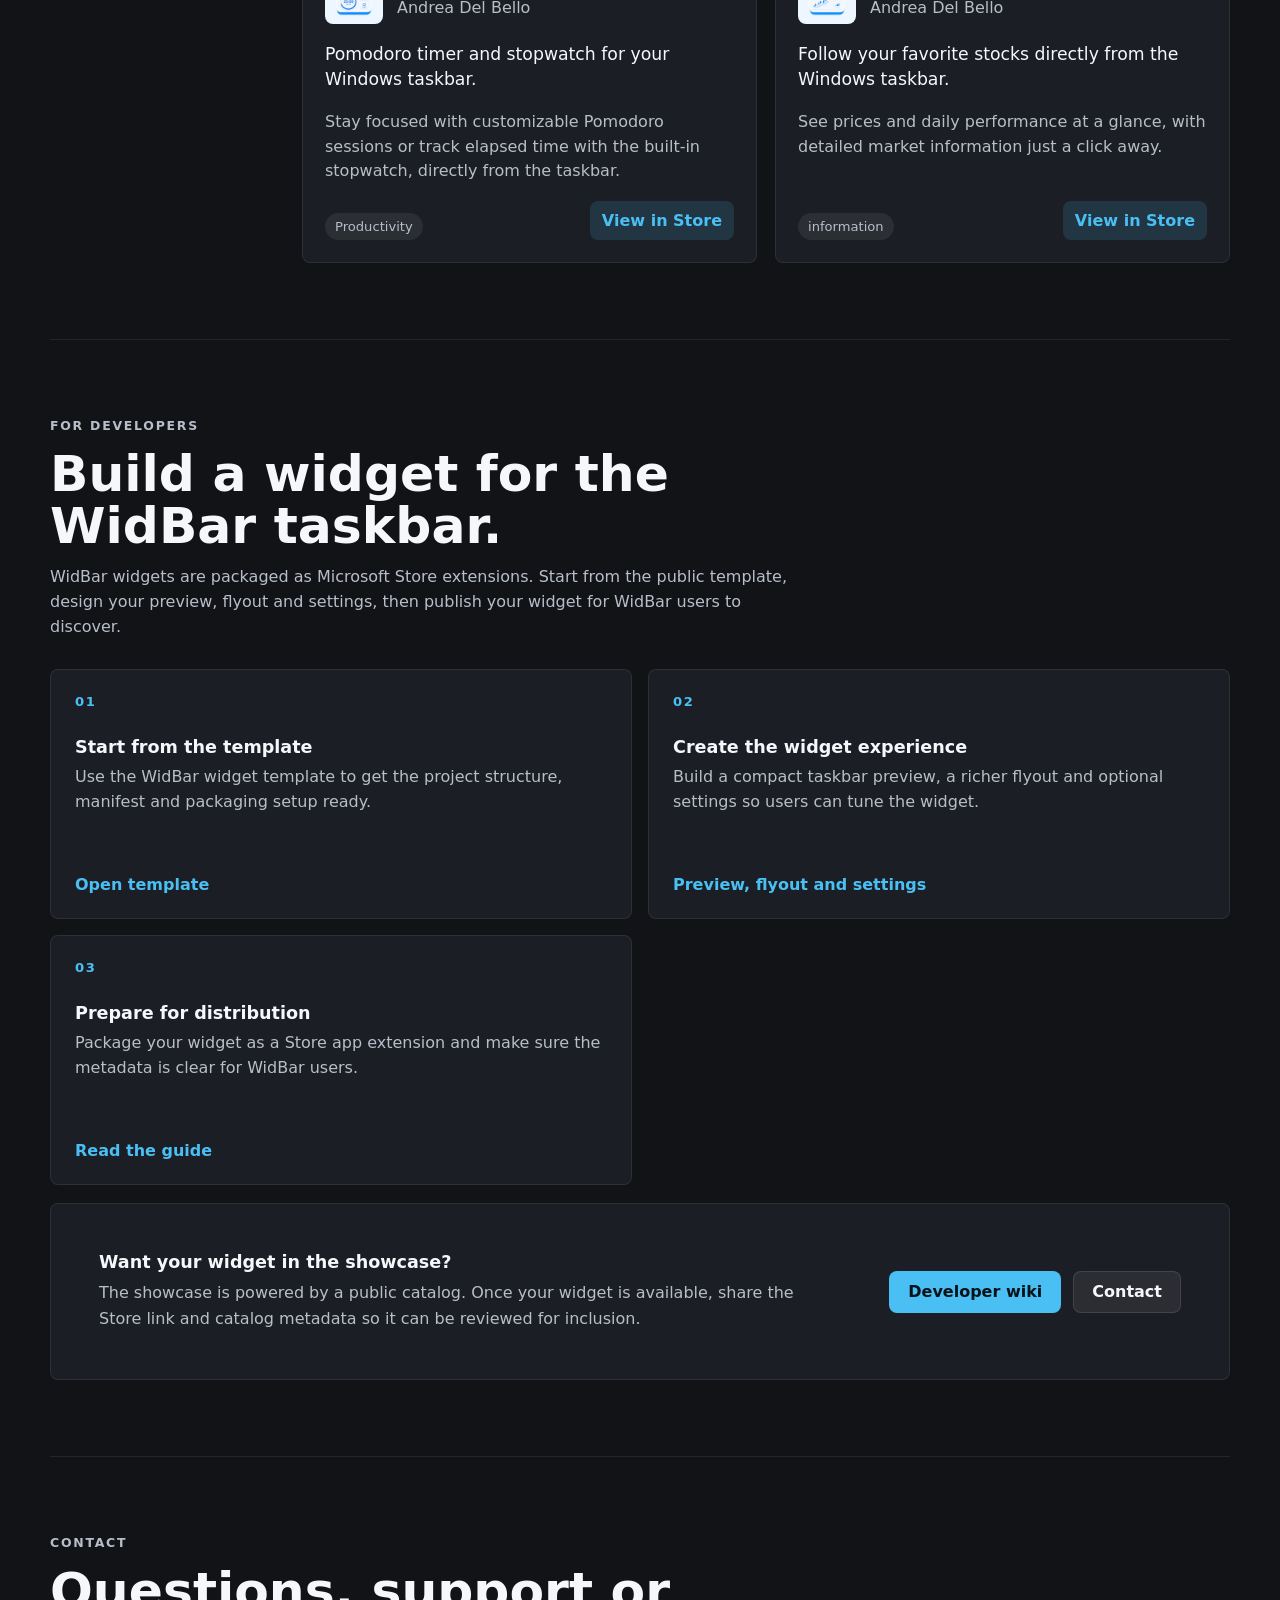
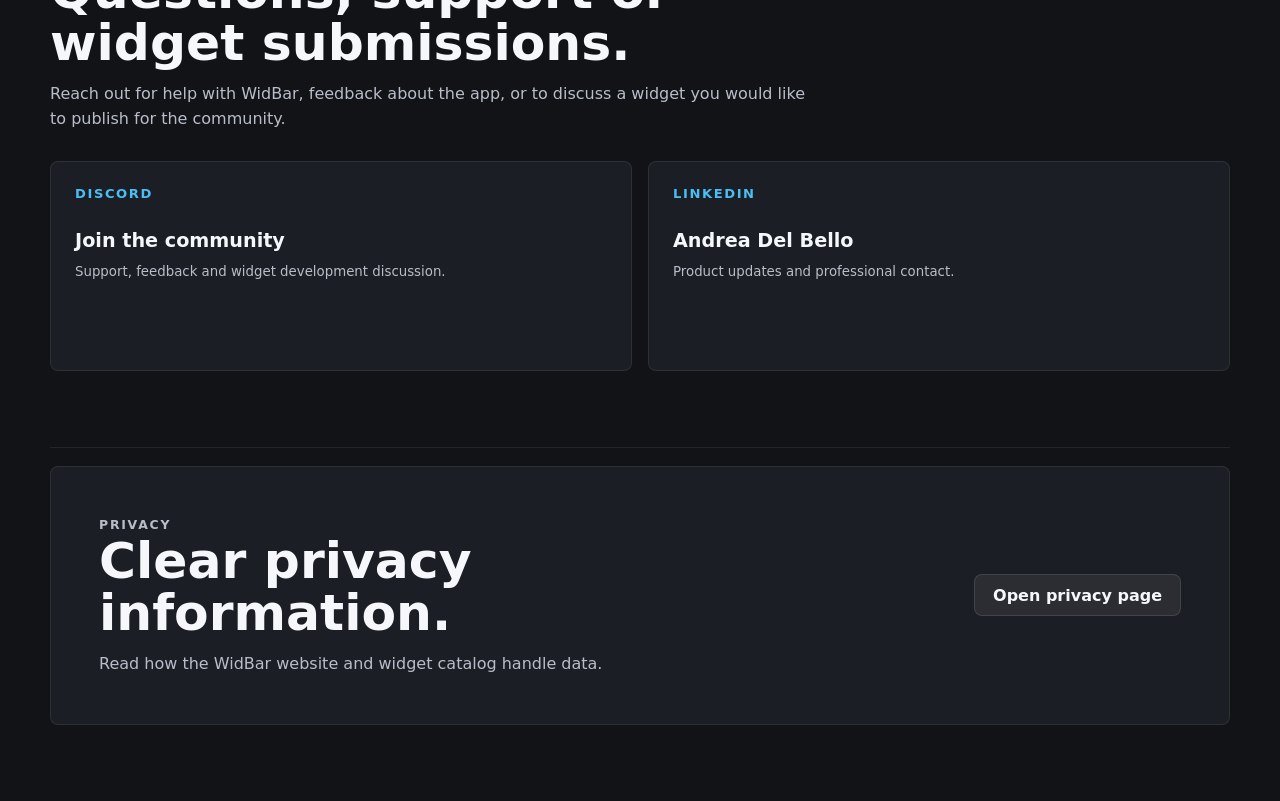
==== commit b21f2a32: "Update LinkedIn profile link for Andrea Del Bello" ====
--- a/index.html
+++ b/index.html
@@ -187,7 +187,7 @@
           <small>Support, feedback and widget development discussion.</small>
         </a>
 
-        <a class="contact-card" href="https://www.linkedin.com/in/andreadelbello/" aria-label="Open LinkedIn profile">
+        <a class="contact-card" href="https://www.linkedin.com/in/andrea-delbello/" aria-label="Open LinkedIn profile">
           <span>LinkedIn</span>
           <strong>Andrea Del Bello</strong>
           <small>Product updates and professional contact.</small>
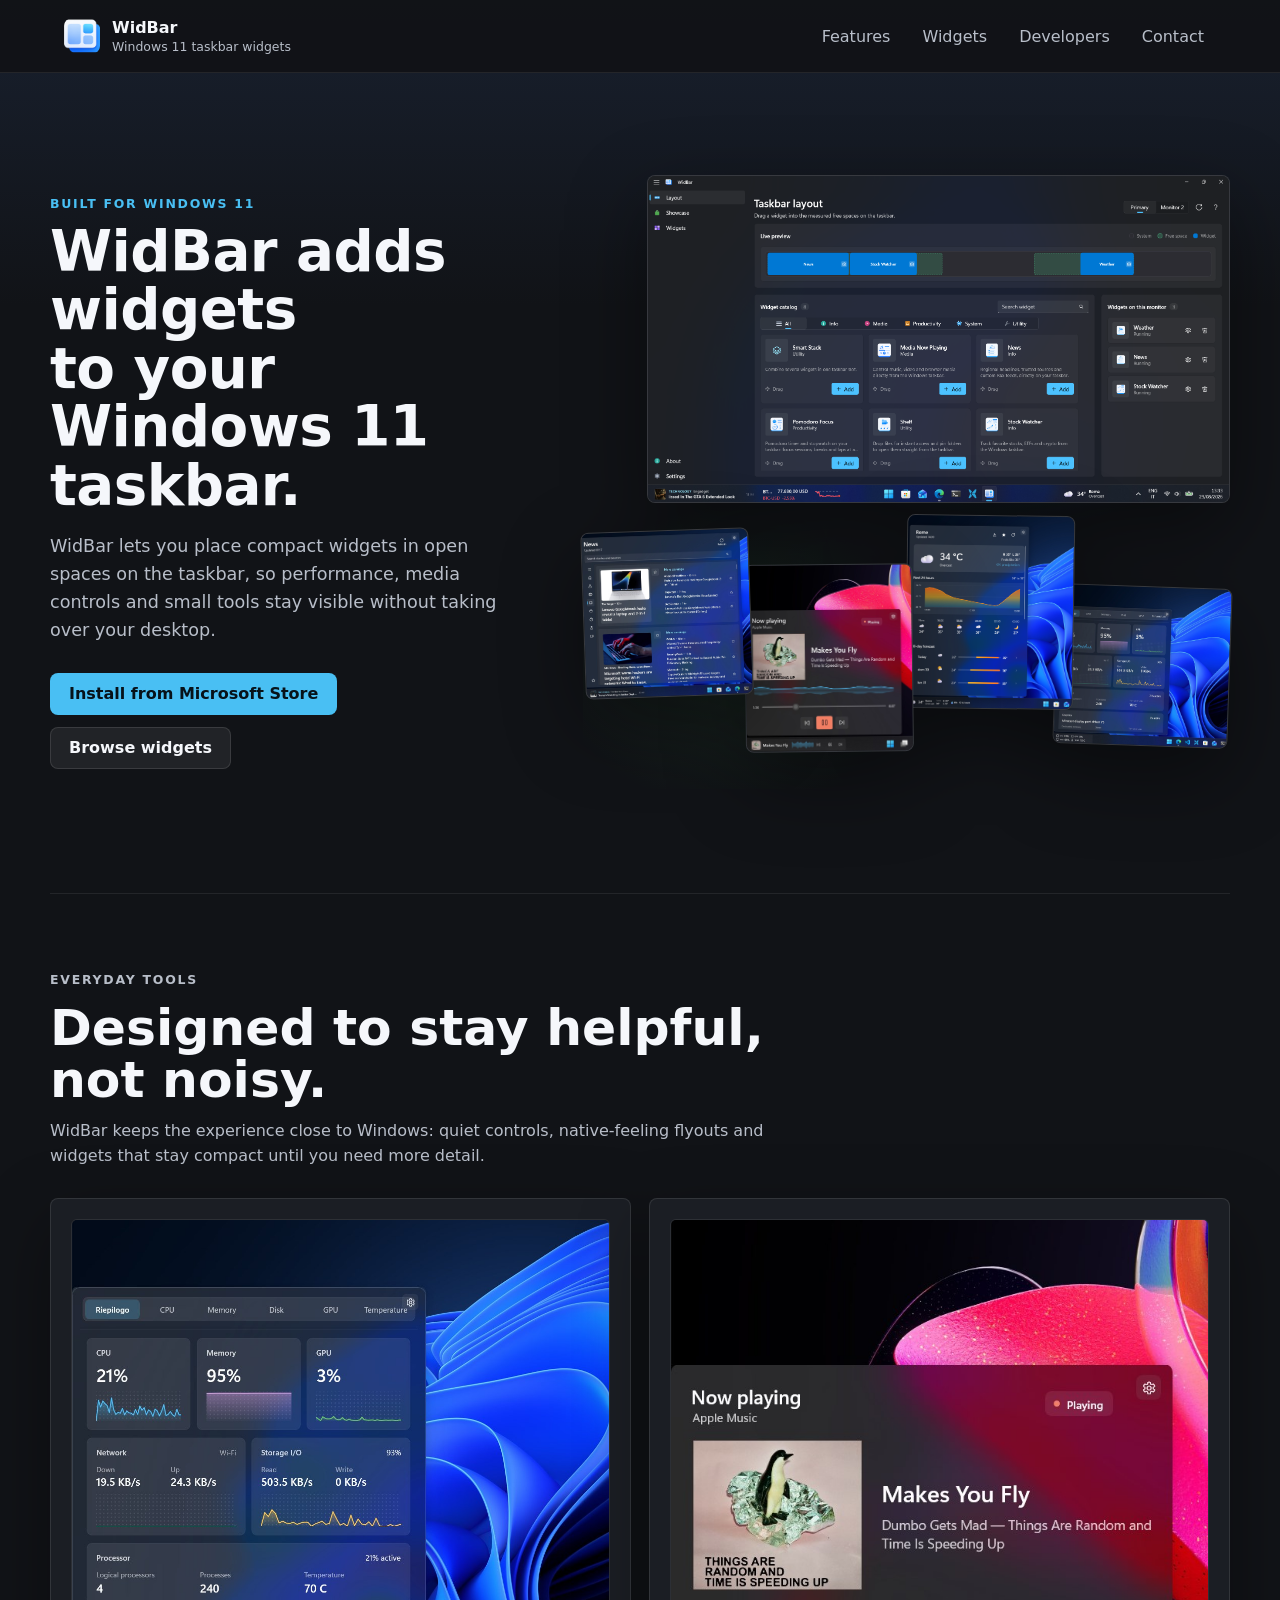
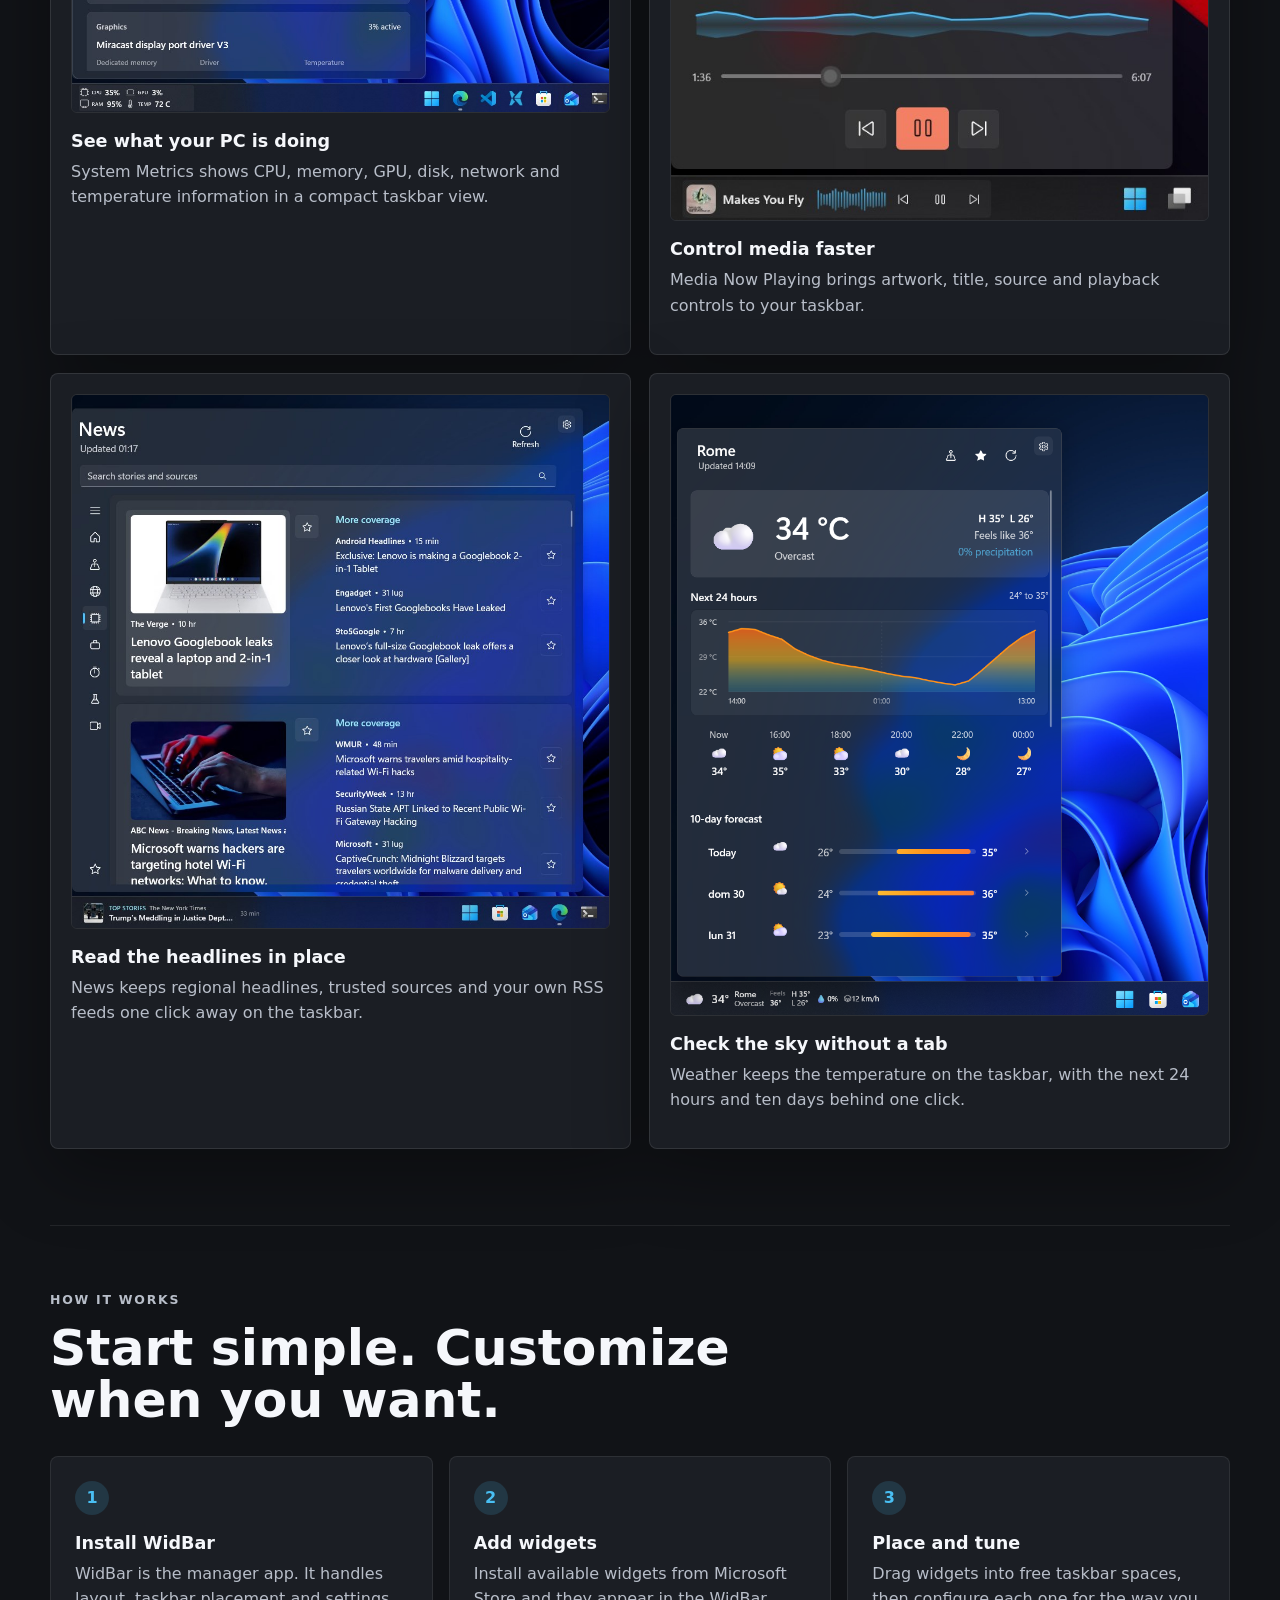
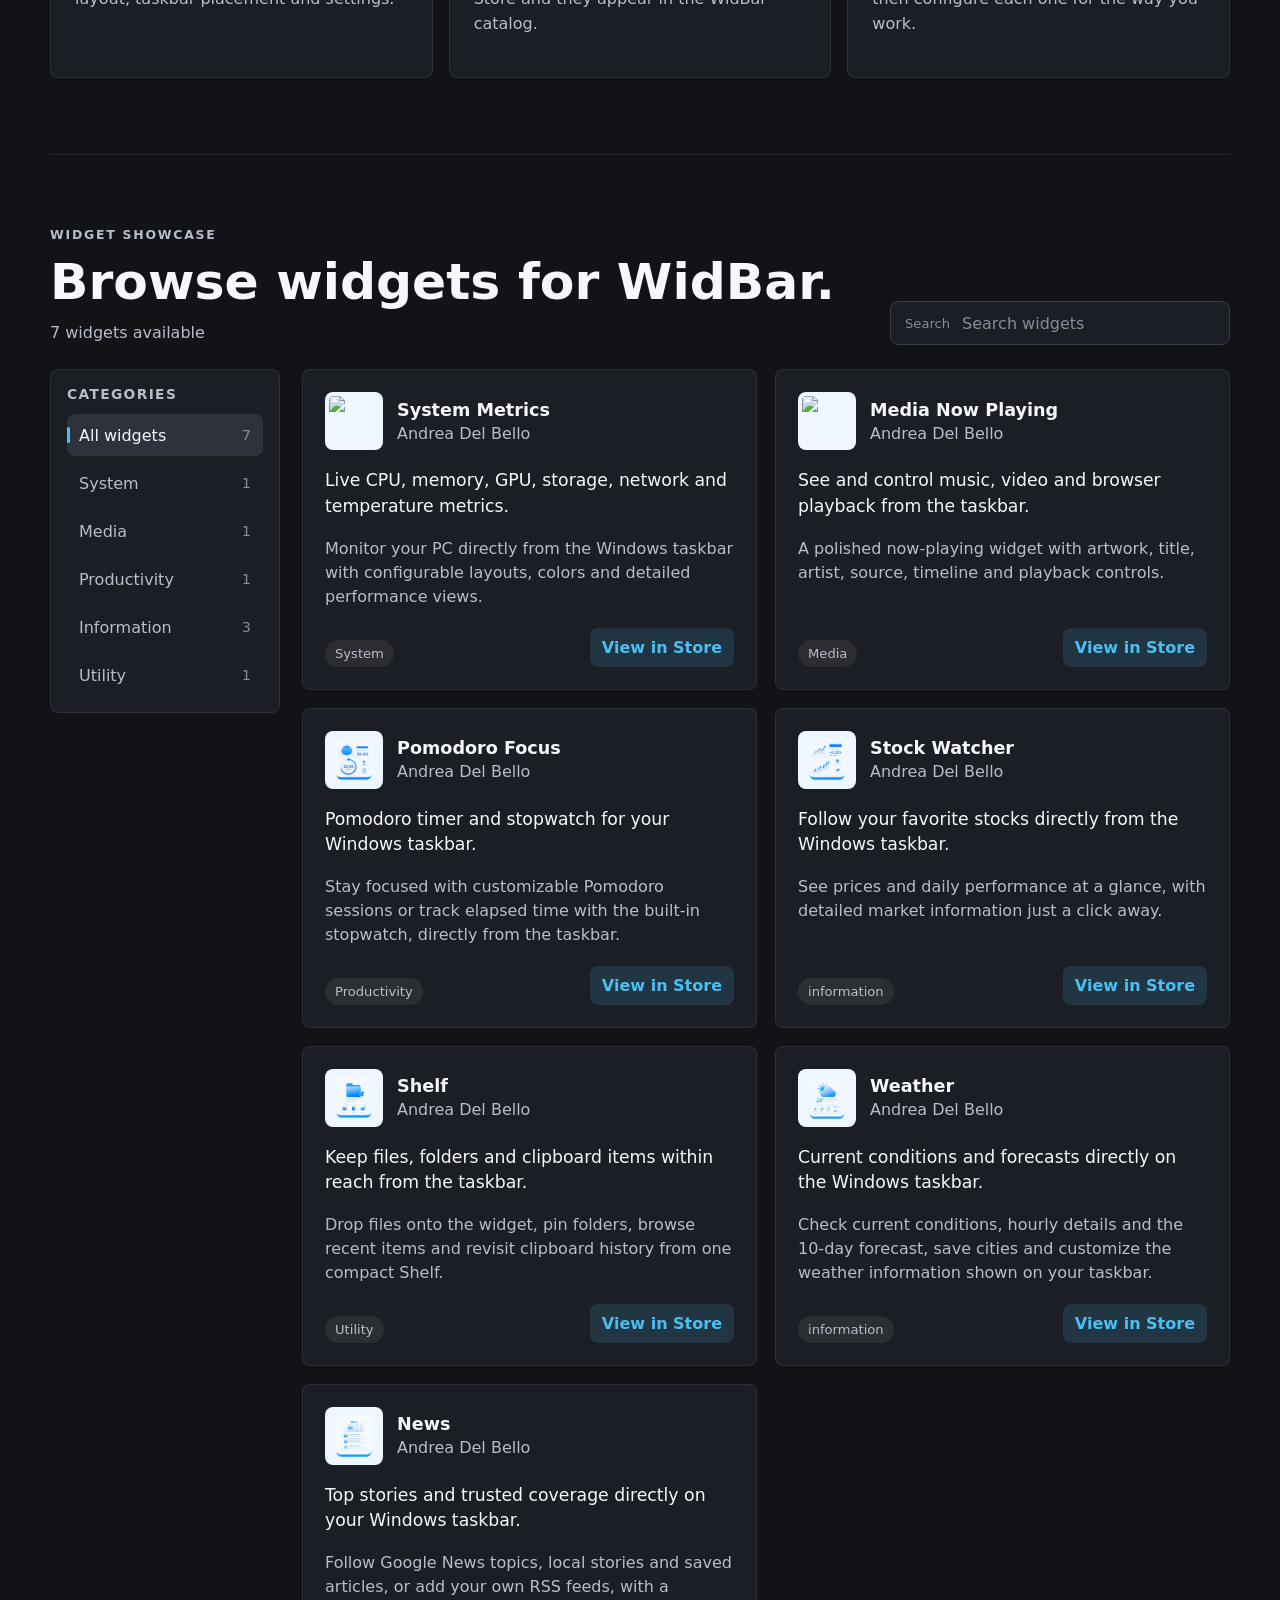
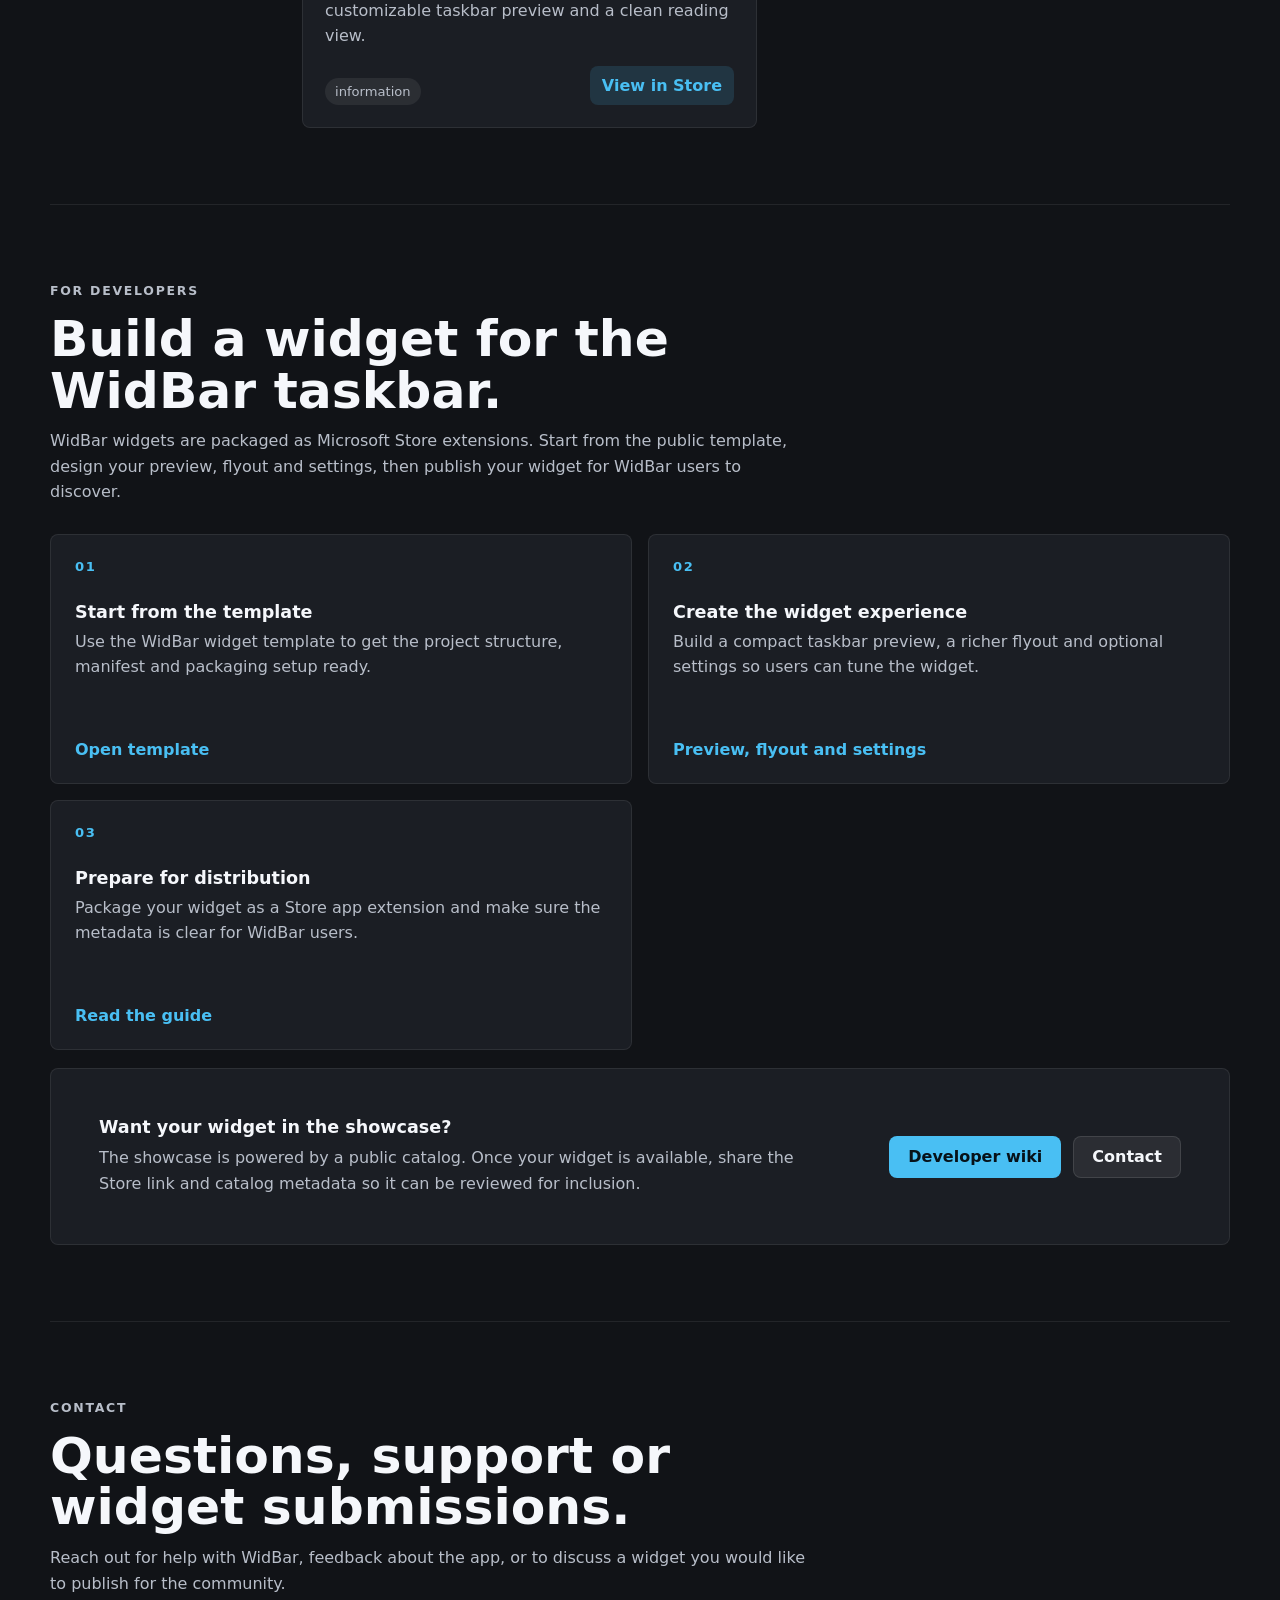
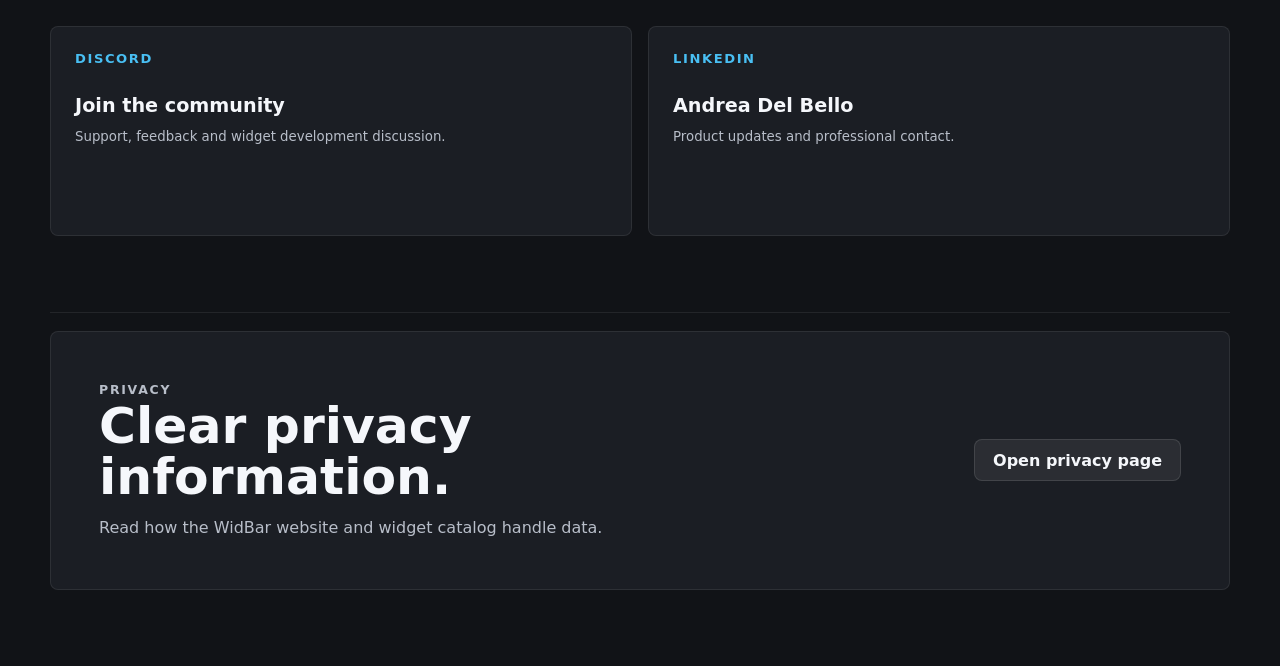
==== commit 1f57c0e7: "Refresh the hero and add News and Weather cards" ====
--- a/index.html
+++ b/index.html
@@ -7,7 +7,7 @@
   <title>WidBar - Windows taskbar widgets</title>
   <meta name="description" content="WidBar adds clean, customizable widgets to the Windows 11 taskbar. Browse available widgets and install them from Microsoft Store.">
   <link rel="icon" href="assets/widbar-logo.png">
-  <link rel="stylesheet" href="styles.css">
+  <link rel="stylesheet" href="styles.css?v=6">
 </head>
 <body>
   <header class="site-header">
@@ -31,7 +31,7 @@
     <section class="hero" id="overview">
       <div class="hero-copy">
         <p class="eyebrow">Built for Windows 11</p>
-        <h1>WidBar adds widgets to your Windows 11 taskbar.</h1>
+        <h1>WidBar adds widgets to your Windows&nbsp;11 taskbar.</h1>
         <p class="hero-text">
           WidBar lets you place compact widgets in open spaces on the taskbar, so performance,
           media controls and small tools stay visible without taking over your desktop.
@@ -43,8 +43,10 @@
       </div>
 
       <figure class="hero-composition" aria-label="WidBar app and taskbar widgets">
-        <img class="hero-layer hero-layer-main" src="assets/widbar-layout.png" alt="WidBar layout page showing widgets arranged on the Windows taskbar">
+        <img class="hero-layer hero-layer-main" src="assets/widbar-layout.png?v=2" alt="WidBar layout page showing widgets arranged on the Windows taskbar">
+        <img class="hero-layer hero-layer-weather" src="assets/weather-flyout.png?v=2" alt="Weather widget flyout with current conditions and a ten day forecast">
         <img class="hero-layer hero-layer-media" src="assets/media-flyout.png" alt="Media widget flyout with album artwork and playback controls">
+        <img class="hero-layer hero-layer-news" src="assets/news-flyout.png?v=2" alt="News widget flyout with top stories and sources">
         <img class="hero-layer hero-layer-metrics" src="assets/system-metrics-flyout.png" alt="System Metrics widget flyout with live performance graphs">
       </figure>
     </section>
@@ -67,6 +69,18 @@
           <img src="assets/media-flyout.png" alt="Media widget flyout with artwork, timeline and playback controls">
           <h3>Control media faster</h3>
           <p>Media Now Playing brings artwork, title, source and playback controls to your taskbar.</p>
+        </article>
+
+        <article class="feature-card">
+          <img src="assets/news-flyout.png?v=2" alt="News widget flyout with top stories, sources and related coverage">
+          <h3>Read the headlines in place</h3>
+          <p>News keeps regional headlines, trusted sources and your own RSS feeds one click away on the taskbar.</p>
+        </article>
+
+        <article class="feature-card">
+          <img src="assets/weather-flyout.png?v=2" alt="Weather widget flyout with current conditions, hourly trend and ten day forecast">
+          <h3>Check the sky without a tab</h3>
+          <p>Weather keeps the temperature on the taskbar, with the next 24 hours and ten days behind one click.</p>
         </article>
       </div>
     </section>
@@ -234,6 +248,6 @@
     </article>
   </template>
 
-  <script src="app.js" defer></script>
+  <script src="app.js?v=2" defer></script>
 </body>
 </html>
--- a/styles.css
+++ b/styles.css
@@ -153,9 +153,10 @@
 
 .hero {
   display: grid;
-  grid-template-columns: minmax(0, .72fr) minmax(520px, 1.28fr);
+  /* Wide enough for the headline to set in four lines rather than six. */
+  grid-template-columns: minmax(0, .84fr) minmax(520px, 1.16fr);
   align-items: center;
-  gap: clamp(34px, 6vw, 86px);
+  gap: clamp(34px, 5vw, 72px);
   min-height: min(820px, calc(100vh - 60px));
   padding: 46px 0 48px;
 }
@@ -179,9 +180,11 @@
 h1 {
   margin-bottom: 18px;
   max-width: 700px;
-  font-size: clamp(2.8rem, 5vw, 4.15rem);
-  line-height: 1;
-  letter-spacing: 0;
+  font-size: clamp(2.6rem, 4.4vw, 3.9rem);
+  line-height: 1.04;
+  letter-spacing: -.01em;
+  /* Evens out the line lengths instead of leaving one orphan word per line. */
+  text-wrap: balance;
 }
 
 h2 {
@@ -232,14 +235,17 @@
   isolation: isolate;
 }
 
+/* Soft glow behind the screenshots. */
 .hero-composition::before {
   content: "";
   position: absolute;
-  inset: 15% 4% 10% 16%;
+  inset: 0;
   z-index: -1;
-  border-radius: 16px;
-  background: linear-gradient(135deg, rgba(73, 191, 243, .2), rgba(112, 215, 122, .12));
-  opacity: .7;
+  /* Stops fade to their own hue at zero alpha. `transparent` is black, and
+     fading through it leaves a grey rectangle the size of the element. */
+  background:
+    radial-gradient(58% 46% at 66% 26%, rgba(73, 191, 243, .2), rgba(73, 191, 243, 0) 72%),
+    radial-gradient(42% 36% at 24% 78%, rgba(112, 215, 122, .1), rgba(112, 215, 122, 0) 74%);
 }
 
 .hero-layer {
@@ -248,42 +254,74 @@
   border-radius: 8px;
   background: var(--panel);
   box-shadow: 0 28px 80px rgba(0, 0, 0, .42);
-  transition: transform .28s ease, border-color .28s ease, box-shadow .28s ease;
-}
-
+  transition: transform .28s ease, scale .28s ease, border-color .28s ease, box-shadow .28s ease;
+}
+
+/* App behind, four widget flyouts fanned along the bottom. The stagger and the
+   tilt are what keep them legible; flush and straight they read as one band. */
 .hero-layer-main {
-  top: 12%;
+  top: 0;
   right: 0;
-  width: 86%;
+  width: 90%;
+  z-index: 1;
+}
+
+.hero-layer-news {
+  left: 0;
+  bottom: 15%;
+  width: 26%;
+  z-index: 5;
+  transform: rotate(-2deg);
+  animation: heroFloat 7s ease-in-out infinite;
+}
+
+.hero-layer-media {
+  left: 25%;
+  bottom: 6%;
+  width: 26%;
+  z-index: 4;
+  transform: rotate(-.6deg);
+  animation: heroFloatAlt 8s ease-in-out infinite;
+}
+
+.hero-layer-weather {
+  left: 50%;
+  bottom: 13%;
+  width: 26%;
+  z-index: 3;
+  transform: rotate(.8deg);
+  animation: heroFloat 9s ease-in-out infinite;
+}
+
+.hero-layer-metrics {
+  right: 0;
+  bottom: 7%;
+  width: 27%;
   z-index: 2;
-}
-
-.hero-layer-media {
-  left: 0;
-  bottom: 3%;
-  width: 38%;
-  z-index: 4;
-  animation: heroFloat 7s ease-in-out infinite;
-}
-
-.hero-layer-metrics {
-  right: 6%;
-  bottom: 0;
-  width: 48%;
-  z-index: 3;
-  animation: heroFloatAlt 8s ease-in-out infinite;
-}
-
+  transform: rotate(2deg);
+  animation: heroFloatAlt 10s ease-in-out infinite;
+}
+
+/* Hover nudges the stack apart. Each rule repeats its own tilt, or the card
+   would snap straight as soon as the pointer arrived. */
 .hero-composition:hover .hero-layer-main {
-  transform: translateY(-4px);
+  transform: translateY(-6px);
+}
+
+.hero-composition:hover .hero-layer-news {
+  transform: translateY(-10px) rotate(-3deg);
 }
 
 .hero-composition:hover .hero-layer-media {
-  transform: translateY(-6px) rotate(-.3deg);
+  transform: translateY(-6px) rotate(-1.2deg);
+}
+
+.hero-composition:hover .hero-layer-weather {
+  transform: translateY(-8px) rotate(1.4deg);
 }
 
 .hero-composition:hover .hero-layer-metrics {
-  transform: translateY(4px) rotate(.3deg);
+  transform: translateY(-4px) rotate(3deg);
 }
 
 @keyframes heroFloat {
@@ -320,7 +358,10 @@
 
 .feature-grid {
   display: grid;
-  grid-template-columns: repeat(2, minmax(0, 1fr));
+  /* Two across on a desktop, one when it narrows. With four screenshot-led
+     cards, a wider card shows the widget; four in a row would squeeze each to
+     under 290px and the screenshots would be unreadable. */
+  grid-template-columns: repeat(auto-fit, minmax(420px, 1fr));
   gap: 18px;
 }
 
@@ -333,23 +374,26 @@
   border-radius: 6px;
   border: 1px solid rgba(255, 255, 255, .08);
   margin-bottom: 18px;
-  transition: transform .22s ease, border-color .22s ease, opacity .22s ease;
+  transition: border-color .22s ease, opacity .22s ease;
 }
 
 .is-zoomable {
-  cursor: zoom-in;
+  cursor: pointer;
 }
 
 .is-zoomable:hover,
 .is-zoomable:focus-visible {
   border-color: rgba(73, 191, 243, .62);
-  opacity: .96;
   outline: none;
 }
 
-.feature-card > .is-zoomable:hover,
-.feature-card > .is-zoomable:focus-visible {
-  transform: scale(1.012);
+/* Only the hero cards zoom, and the one under the pointer comes to the front.
+   The zoom uses `scale` so it does not overwrite the tilt in `transform`. */
+.hero-layer.is-zoomable:hover,
+.hero-layer.is-zoomable:focus-visible {
+  z-index: 6;
+  scale: 1.12;
+  box-shadow: 0 34px 90px rgba(0, 0, 0, .55);
 }
 
 .workflow-section {
@@ -457,6 +501,7 @@
 }
 
 .category-button {
+  position: relative;
   display: flex;
   align-items: center;
   justify-content: space-between;
@@ -472,14 +517,28 @@
   cursor: pointer;
 }
 
-.category-button:hover,
+.category-button:hover {
+  background: var(--panel-2);
+  color: var(--text);
+}
+
 .category-button.is-active {
   background: var(--panel-3);
   color: var(--text);
 }
 
-.category-button.is-active {
-  box-shadow: inset 3px 0 0 var(--accent);
+/* Short accent bar, the way Windows marks a selected item. A full-height edge
+   fights the rounded corners and reads as a stray sliver. */
+.category-button.is-active::before {
+  content: "";
+  position: absolute;
+  left: 0;
+  top: 50%;
+  translate: 0 -50%;
+  width: 3px;
+  height: 16px;
+  border-radius: 2px;
+  background: var(--accent);
 }
 
 .category-count {
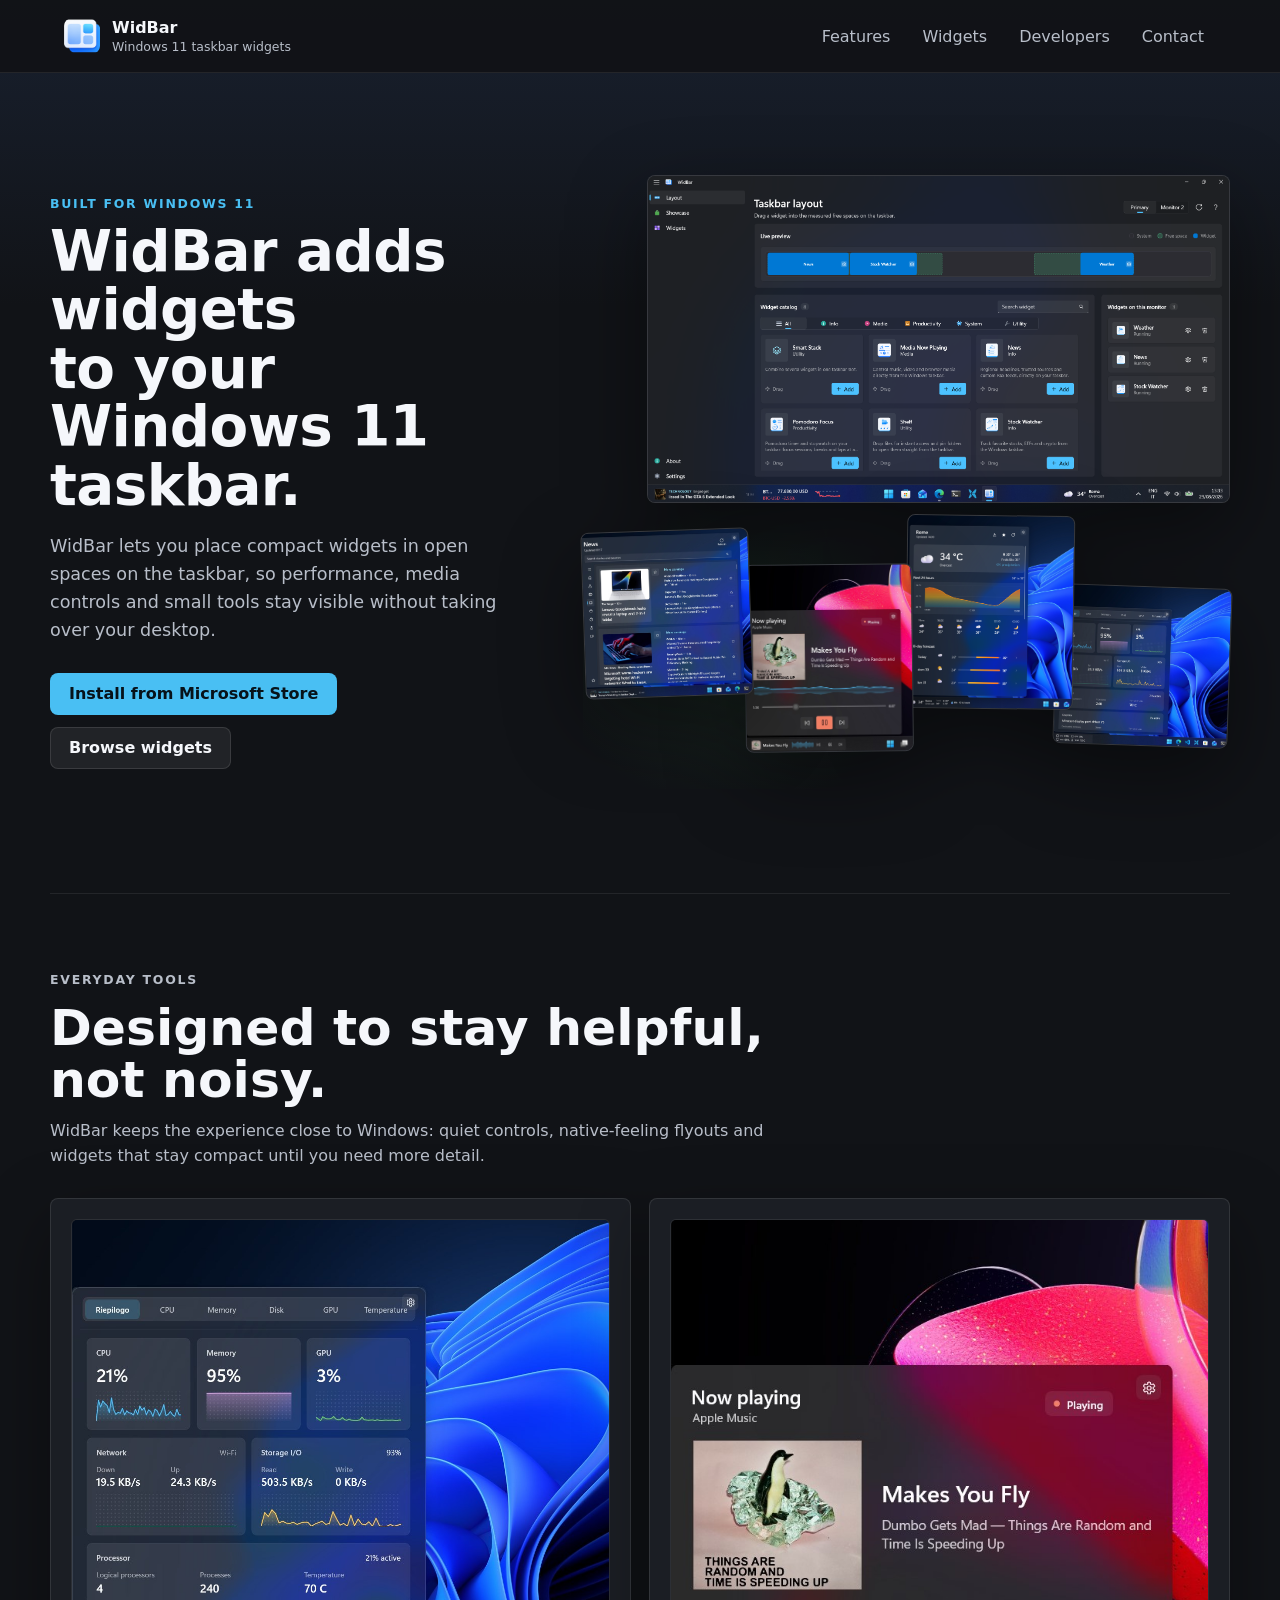
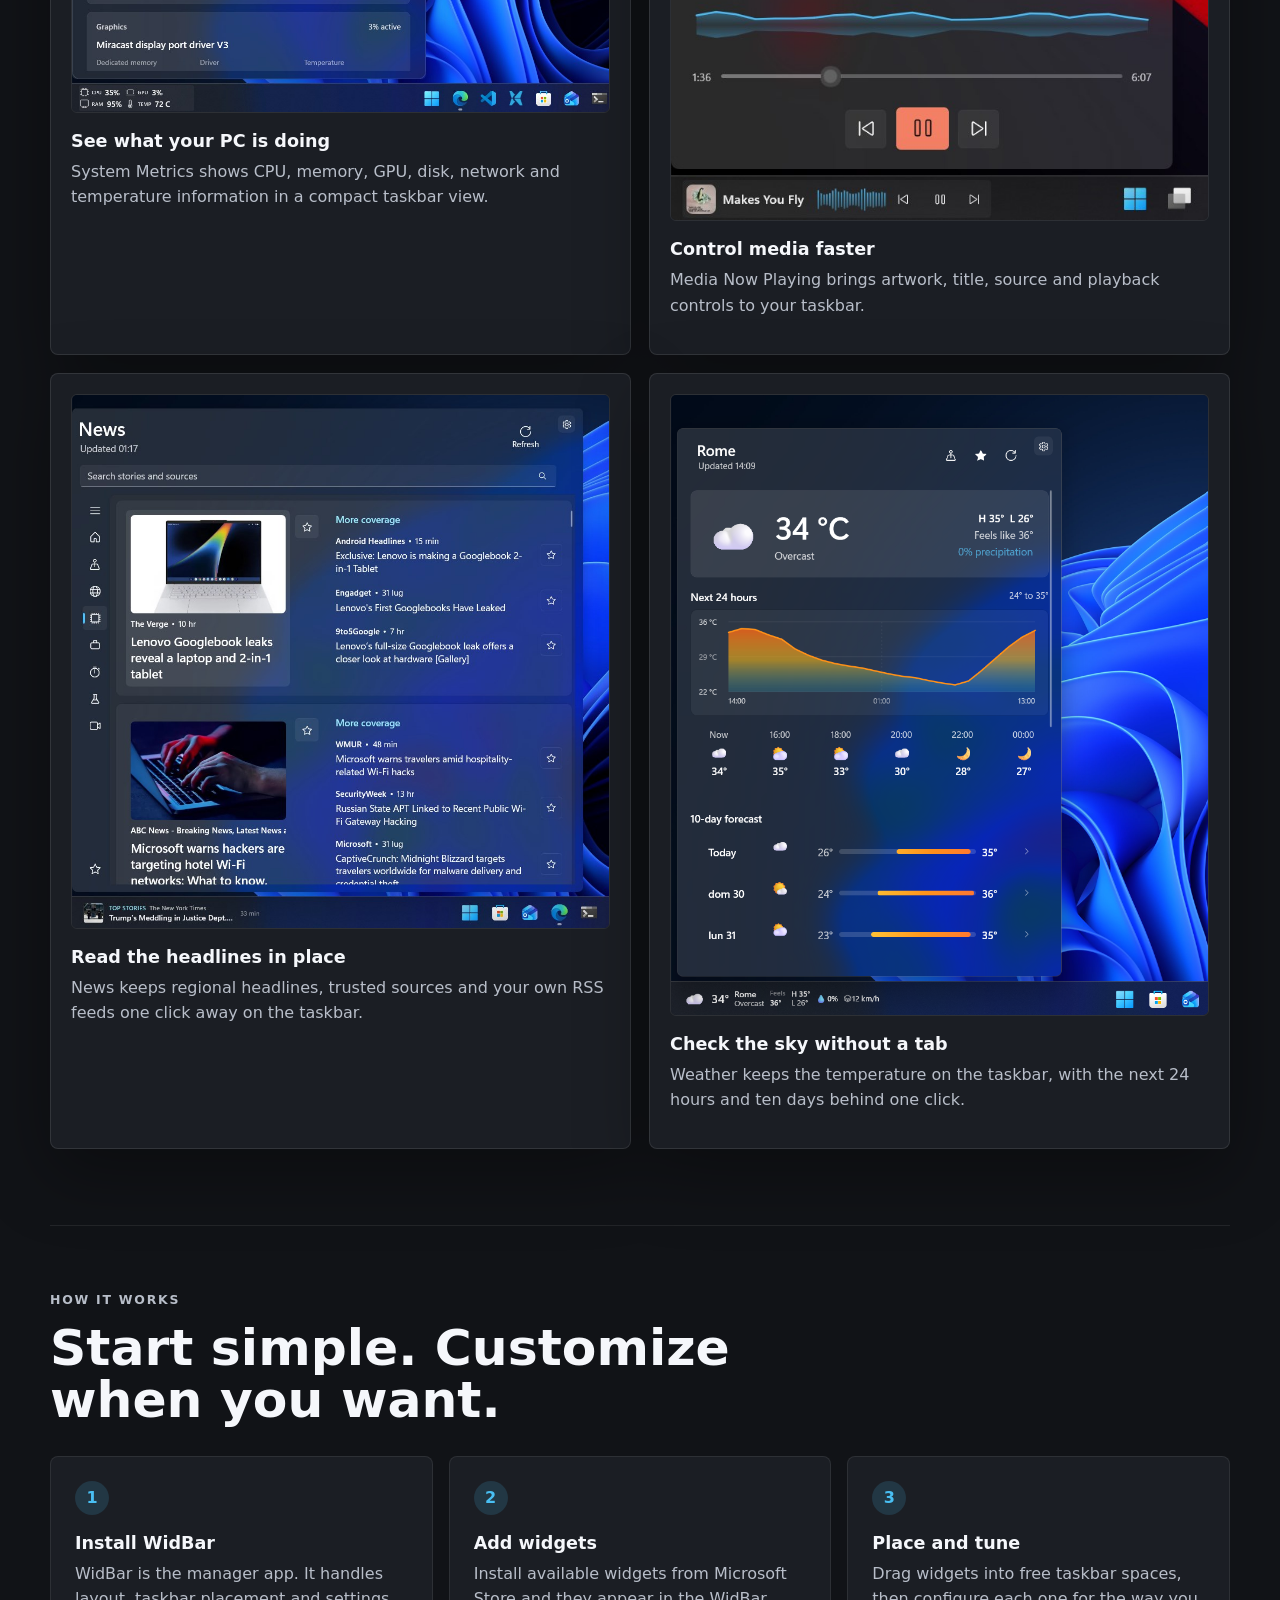
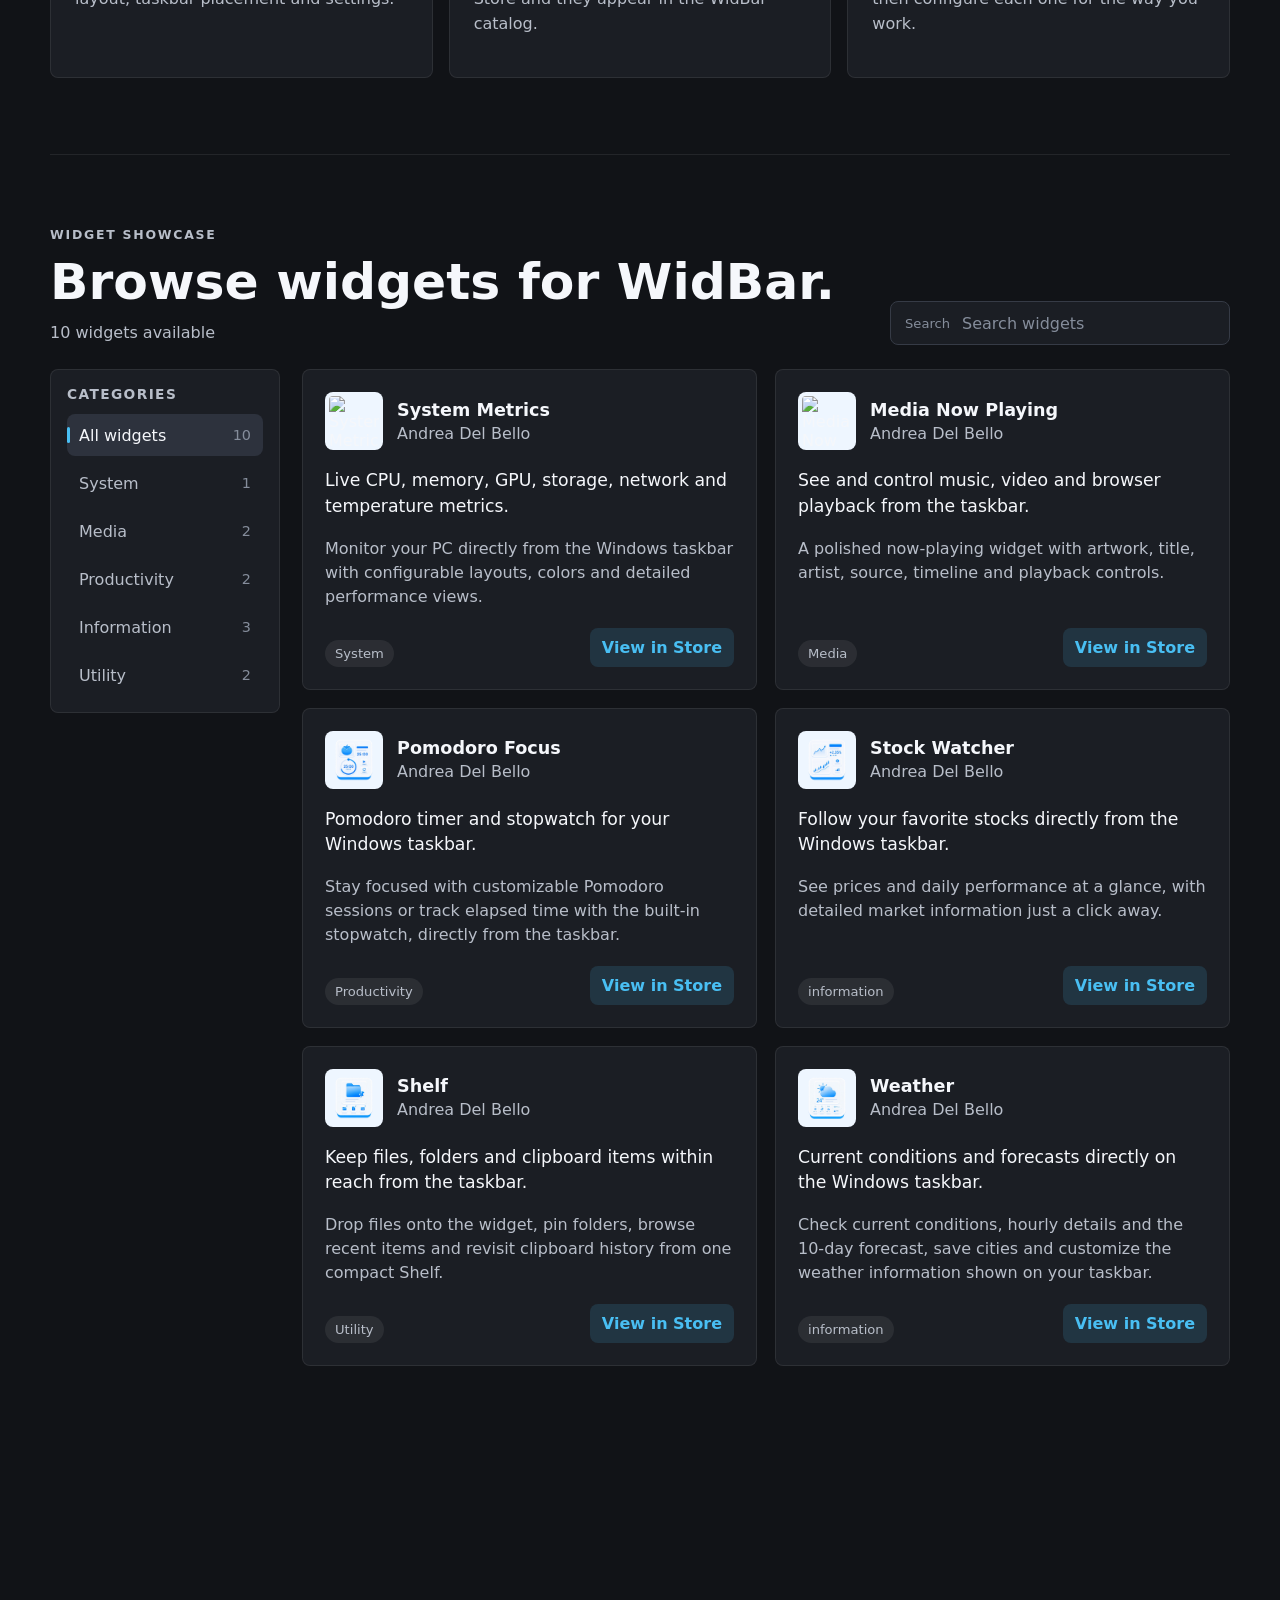
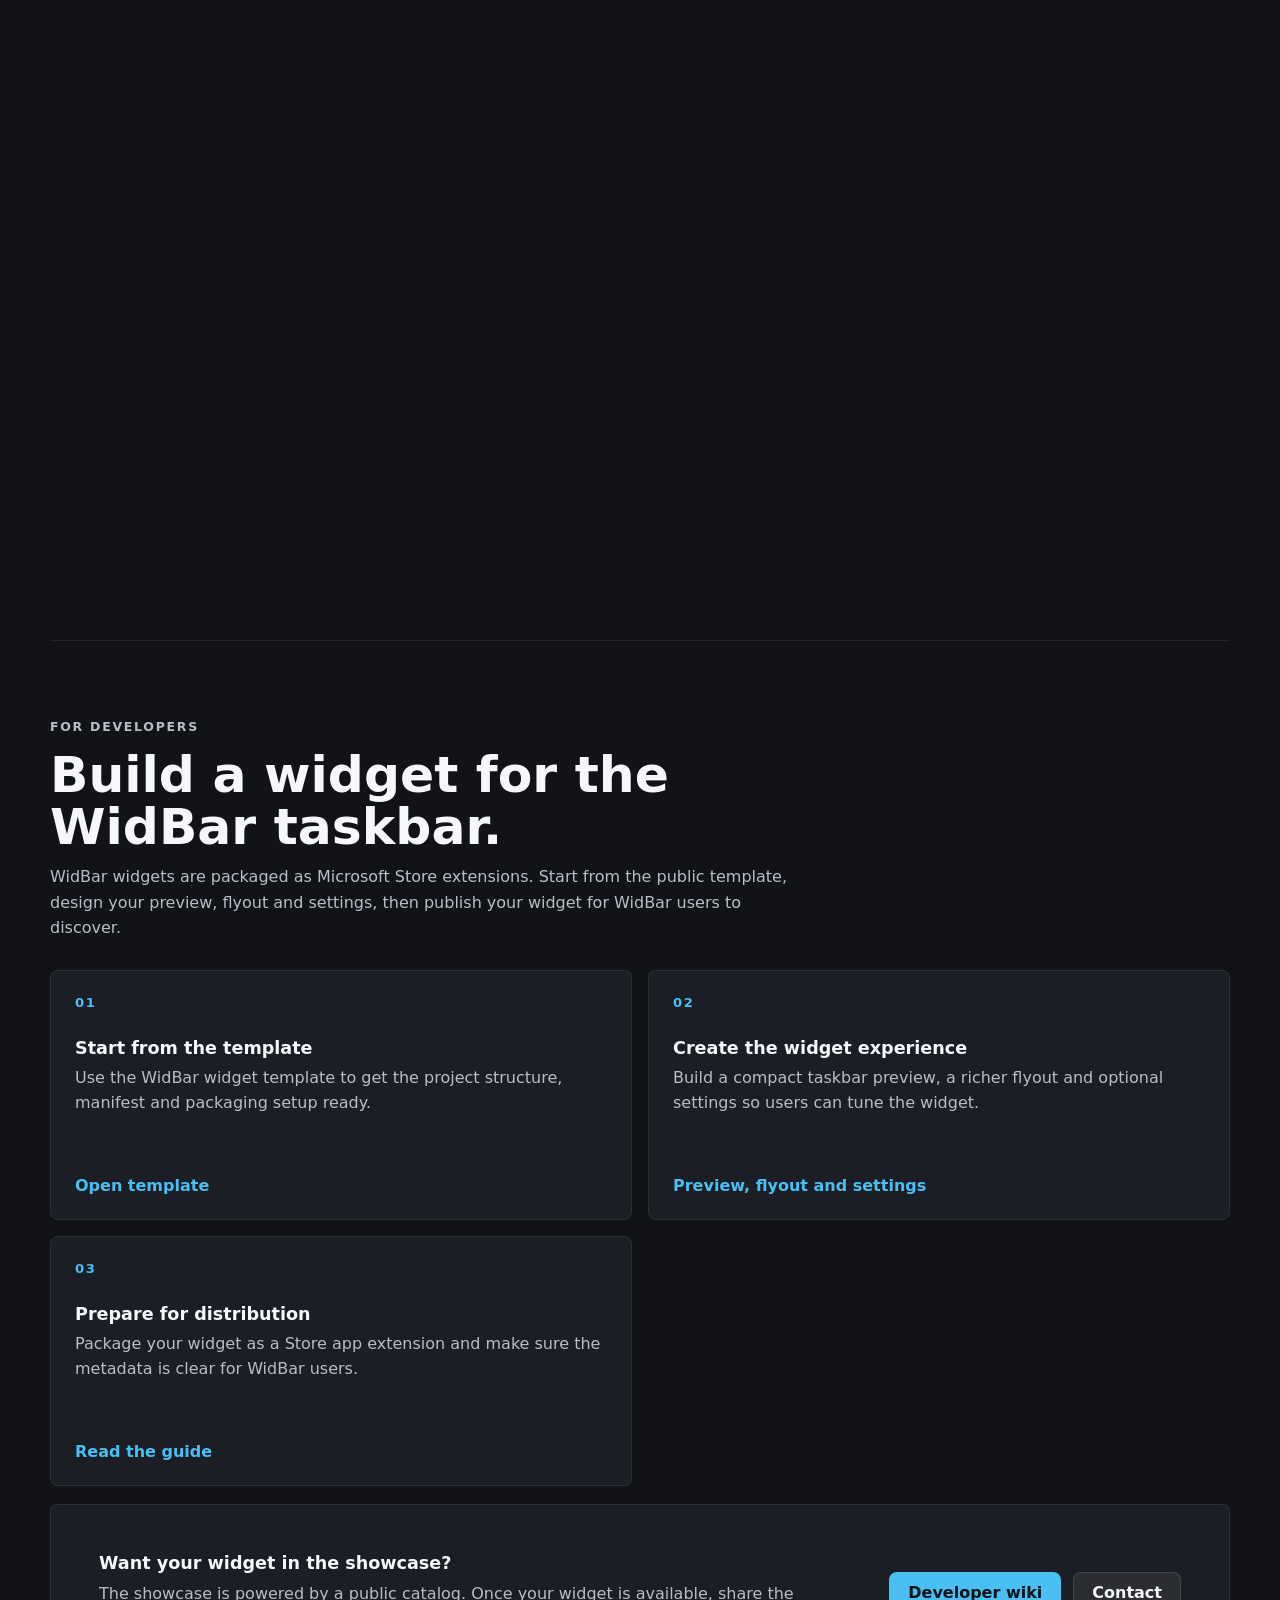
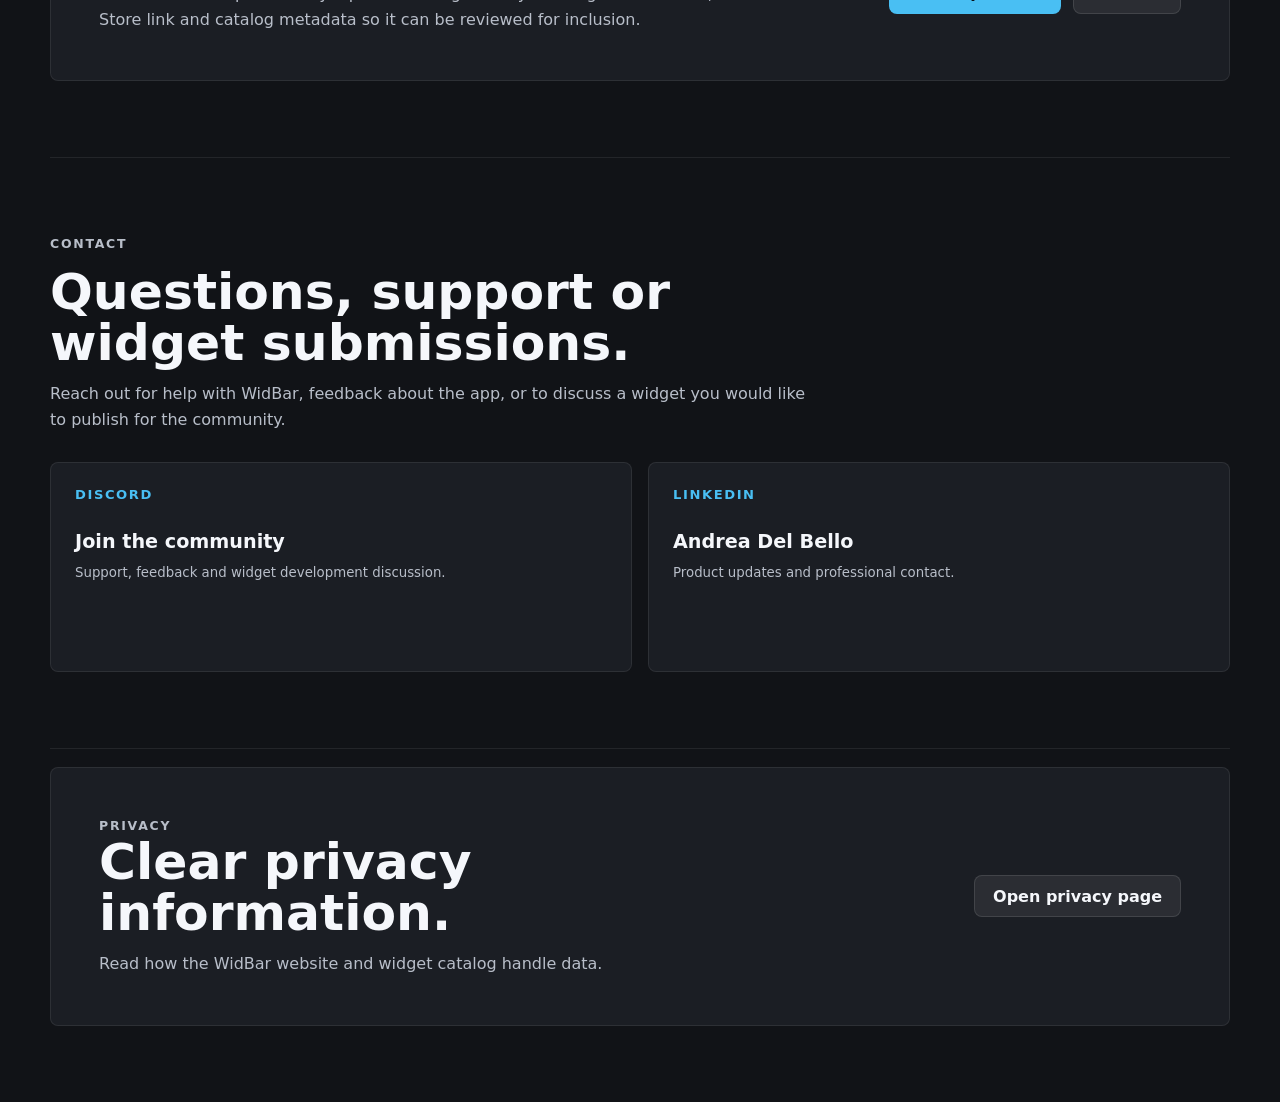
==== commit 167bba6d: "Update the Discord invite" ====
--- a/index.html
+++ b/index.html
@@ -195,7 +195,7 @@
       </div>
 
       <div class="contact-grid">
-        <a class="contact-card" href="https://discord.com/invite/JxyNUmznt" aria-label="Join the WidBar Discord server">
+        <a class="contact-card" href="https://discord.gg/DfS27vaPjt" aria-label="Join the WidBar Discord server">
           <span>Discord</span>
           <strong>Join the community</strong>
           <small>Support, feedback and widget development discussion.</small>
@@ -248,6 +248,6 @@
     </article>
   </template>
 
-  <script src="app.js?v=2" defer></script>
+  <script src="app.js?v=3" defer></script>
 </body>
 </html>
